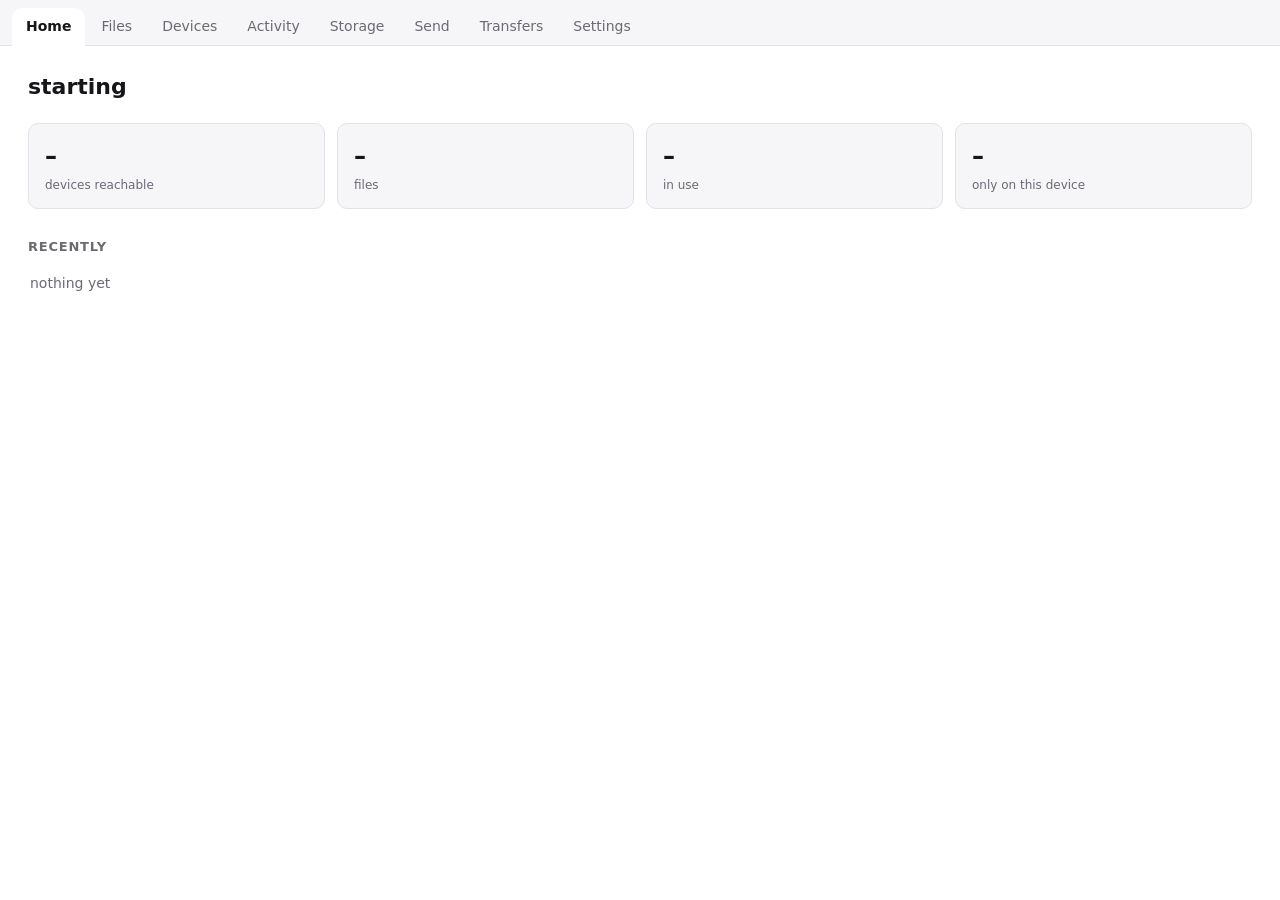
==== crates/desktop/ui/index.html @ ebbcaf67 "Finding a file somebody sent you A received file on the Transfers screen has "Show in folder", and S" ====
<!DOCTYPE html>
<html lang="en">
<head>
  <meta charset="utf-8">
  <meta name="viewport" content="width=device-width, initial-scale=1">
  <title>qurb</title>
  <link rel="stylesheet" href="app.css">
</head>
<body>
  <!-- Setting up. Replaces everything else: there is nothing to display about a
       device that does not exist yet. -->
  <div id="setup" class="hidden">
    <section class="step on" data-step="welcome">
      <h1>qurb</h1>
      <p class="lead">
        Your files stay on the devices you already own, encrypted, and sync
        directly between them. Nothing is kept on anybody else's server.
      </p>
      <div class="choices">
        <button class="choice" id="choose-new">
          <strong>Set up a new qurb</strong>
          <span class="quiet">Makes a key. This is the first of your devices.</span>
        </button>
        <button class="choice" id="choose-join">
          <strong>Add this device to an existing qurb</strong>
          <span class="quiet">You will need the 24 words from your first device.</span>
        </button>
      </div>
    </section>

    <section class="step" data-step="folder">
      <h1>Which folder?</h1>
      <p class="lead">
        Everything in it syncs to your other devices. It can be empty, or it can
        be a folder you already use.
      </p>
      <input type="text" id="folder-path" spellcheck="false" autocomplete="off">
      <p id="folder-says" class="quiet"></p>
      <div class="buttons">
        <button class="act" data-back="welcome">Back</button>
        <button class="act primary" id="folder-next" disabled>Continue</button>
      </div>
    </section>

    <section class="step" data-step="phrase">
      <h1>Write these down</h1>
      <p class="lead">
        These 24 words are not a backup of your key. They <em>are</em> your key,
        in a form you can hold.
      </p>
      <ol id="words" class="words"></ol>
      <p class="warn">
        Nobody else has a copy — not us, not a server. If you lose these words
        and lose this device, your files cannot be recovered by anyone,
        including us. That is not a policy we could choose to relax.
      </p>
      <div class="buttons">
        <button class="act primary" id="phrase-next">I have written them down</button>
      </div>
    </section>

    <section class="step" data-step="verify">
      <h1>Check you have them</h1>
      <p class="lead">
        Three of the words, from the paper rather than the screen. Capitals do
        not matter.
      </p>
      <div id="asks" class="asks"></div>
      <p id="verify-says" class="warn hidden"></p>
      <div class="buttons">
        <button class="act" id="verify-back">Show me them again</button>
        <button class="act primary" id="verify-next">Confirm</button>
      </div>
    </section>

    <section class="step" data-step="join">
      <h1>The 24 words</h1>
      <p class="lead">
        From the device you set up first. Order matters; spacing and capitals do
        not.
      </p>
      <textarea id="given-phrase" rows="4" spellcheck="false" autocomplete="off"
                placeholder="wheel push industry …"></textarea>
      <p id="join-says" class="warn hidden"></p>
      <div class="buttons">
        <button class="act" data-back="folder">Back</button>
        <button class="act primary" id="join-next">Set up this device</button>
      </div>
    </section>

    <section class="step" data-step="ready">
      <h1>Ready</h1>
      <p class="lead" id="ready-says"></p>
      <p class="quiet">
        Sharing a key is what makes two devices <em>yours</em>. They still have
        to be introduced, which happens on the command line for now:
        <code>qurb pair</code> on one, <code>qurb join</code> on the other.
      </p>
      <div class="buttons">
        <button class="act primary" id="ready-next">Open my folder</button>
      </div>
    </section>
  </div>

  <nav id="tabs">
    <button data-screen="home" class="on">Home</button>
    <button data-screen="files">Files</button>
    <button data-screen="devices">Devices</button>
    <button data-screen="activity">Activity</button>
    <button data-screen="storage">Storage</button>
    <button data-screen="send">Send</button>
    <button data-screen="transfers">Transfers</button>
    <button data-screen="settings">Settings</button>
  </nav>

  <main>
    <section id="home" class="screen on">
      <header>
        <h1 id="state">starting</h1>
        <p id="where" class="quiet"></p>
      </header>
      <p id="problem" class="problem hidden"></p>

      <div class="cards">
        <div class="card">
          <span class="figure" id="card-devices">–</span>
          <span class="label">devices reachable</span>
        </div>
        <div class="card">
          <span class="figure" id="card-files">–</span>
          <span class="label">files</span>
        </div>
        <div class="card">
          <span class="figure" id="card-used">–</span>
          <span class="label">in use</span>
        </div>
        <div class="card" id="card-risk-wrap">
          <span class="figure" id="card-risk">–</span>
          <span class="label">only on this device</span>
        </div>
      </div>

      <h2>Recently</h2>
      <ul id="recent" class="rows"><li class="quiet">nothing yet</li></ul>

      <h2 id="outgoing-heading" class="hidden">On its way</h2>
      <ul id="outgoing" class="rows hidden"></ul>
    </section>

    <section id="files" class="screen">
      <header>
        <h1>Files</h1>
        <p class="quiet">Where each file's contents actually are.</p>
      </header>
      <input id="find" type="search" placeholder="Search names…" autocomplete="off" spellcheck="false">
      <p id="crumbs" class="quiet"></p>
      <ul id="file-list" class="rows"></ul>
      <button id="more" class="hidden">Show more</button>
    </section>

    <section id="devices" class="screen">
      <header>
        <h1>Devices</h1>
        <p class="quiet">Paired devices, and when each was last reached.</p>
      </header>
      <ul id="device-list" class="rows"></ul>

      <div id="pair-idle" class="buttons">
        <button class="act primary" id="pair-show">Show a code</button>
        <button class="act" id="pair-enter">Enter a code</button>
      </div>

      <!-- Showing a code. The QR is the way anyone will actually do this; the
           text below it is for a device with no camera, and for reading out. -->
      <div id="pair-showing" class="hidden pairing">
        <h2>Scan this on the other device</h2>
        <div id="qr"></div>
        <p class="quiet">Or on another computer:</p>
        <pre id="pair-code" class="code"></pre>
        <p class="quiet">Or read this out:</p>
        <pre id="pair-spoken" class="code"></pre>
        <p id="pair-says" class="quiet"></p>
        <p class="quiet note">
          The code carries this device's full identity, which is why it has to
          travel outside the network — somebody able to change what is on your
          screen has already won. It works once.
        </p>
        <div class="buttons">
          <button class="act" id="pair-cancel">Stop showing it</button>
        </div>
      </div>

      <!-- Entering one. -->
      <div id="pair-entering" class="hidden pairing">
        <h2>The code from the other device</h2>
        <textarea id="pair-input" rows="3" spellcheck="false" autocomplete="off"
                  placeholder="qurb1-…"></textarea>
        <p id="join-error" class="warn hidden"></p>
        <div class="buttons">
          <button class="act" id="pair-back">Cancel</button>
          <button class="act primary" id="pair-go">Join</button>
        </div>
      </div>

      <div id="pair-done" class="hidden pairing">
        <h2>Paired</h2>
        <p id="pair-with"></p>
        <div class="buttons">
          <button class="act primary" id="pair-finish">Done</button>
        </div>
      </div>
    </section>

    <section id="transfers" class="screen">
      <header>
        <h1>Transfers</h1>
        <p class="quiet">What is moving between your devices, and what has.</p>
      </header>

      <h2>Arriving now</h2>
      <ul id="arriving" class="rows"><li class="quiet">nothing is arriving</li></ul>

      <h2>Waiting to be collected</h2>
      <ul id="waiting" class="rows"><li class="quiet">nothing you sent is waiting</li></ul>

      <h2>Finished</h2>
      <ul id="finished" class="rows"><li class="quiet">nothing yet</li></ul>
      <p class="quiet note">
        Files that arrive because they are in your synced folder are not listed
        here, only in Activity — this is for what somebody sent on purpose.
      </p>
    </section>

    <section id="activity" class="screen">
      <header>
        <h1>Activity</h1>
        <p class="quiet">What this device did. Survives a restart, which is when people ask.</p>
      </header>
      <ul id="activity-list" class="rows"></ul>
      <button id="older" class="hidden">Older</button>
    </section>

    <section id="storage" class="screen">
      <header>
        <h1>Storage</h1>
        <p class="quiet">How much of this disk qurb may use.</p>
      </header>

      <div id="bar"><div id="bar-fill"></div></div>
      <p id="usage" class="quiet"></p>

      <label class="check">
        <input type="checkbox" id="capped">
        Limit how much disk this folder may use
      </label>

      <div id="limit-controls" class="hidden">
        <input type="range" id="limit" min="0" max="1000" step="1" value="300">
        <p id="limit-label" class="quiet"></p>
        <button id="apply">Save</button>
        <span id="saved" class="quiet hidden">saved</span>
      </div>

      <p class="quiet note">
        Over the limit, qurb drops local copies of files another device also
        has, coldest first — and content it is holding for other devices before
        any of your own. It will never drop the only copy of anything, so
        staying over the limit is a possible and deliberate outcome.
      </p>

      <dl id="breakdown"></dl>
    </section>
    <section id="send" class="screen">
      <header>
        <h1>Send</h1>
        <p class="quiet">
          Files and folders go to one device and to nowhere else. Your other
          devices never see them, and they are not added to this folder.
        </p>
      </header>

      <div id="drop">
        <p><strong>Drop files or folders here</strong></p>
        <p class="quiet">or</p>
        <button class="act" id="choose">Choose files…</button>
        <button class="act" id="choose-folder">Choose a folder…</button>
        <p id="chosen" class="quiet"></p>
      </div>

      <h2>To which device</h2>
      <ul id="send-to" class="rows"></ul>

      <p id="send-says" class="quiet"></p>

      <p class="quiet note">
        What you send stays on this device until that one confirms it has it,
        so sending to a phone that is switched off works — it collects it the
        next time it syncs. After that, this copy is the first thing dropped if
        you run short of disk. A folder arrives as a folder.
      </p>

      <h2 id="sending-heading" class="hidden">Waiting to be collected</h2>
      <ul id="sending" class="rows hidden"></ul>
    </section>

    <section id="settings" class="screen">
      <header>
        <h1>Settings</h1>
        <p class="quiet">This device, and how it finds the others.</p>
      </header>

      <dl id="facts"></dl>

      <label class="field">
        <span>Name</span>
        <input type="text" id="set-name" spellcheck="false" autocomplete="off">
        <span class="quiet">What your other devices call this one.</span>
      </label>

      <label class="field">
        <span>Rendezvous service</span>
        <input type="text" id="set-signal" spellcheck="false" autocomplete="off">
        <span class="quiet">
          Where devices leave word that they are awake. It never sees your files.
        </span>
      </label>

      <label class="field">
        <span>Relay</span>
        <input type="text" id="set-relay" spellcheck="false" autocomplete="off"
               placeholder="none — devices must reach each other directly">
        <span class="quiet">
          Used only when a direct connection cannot be made. It carries
          encrypted datagrams and cannot read them.
        </span>
      </label>

      <label class="field">
        <span>Files sent to this device</span>
        <input type="text" id="set-downloads" spellcheck="false" autocomplete="off"
               placeholder="qurb, in your Downloads folder">
        <span class="quiet" id="downloads-at"></span>
        <span class="quiet">
          Saved as ordinary files, outside qurb's storage allowance — yours to
          open, move or delete. Leave empty for the usual place, or write
          <code>off</code> to keep them inside the synced folder.
        </span>
      </label>
      <div class="buttons">
        <button class="act" id="open-downloads">Open that folder</button>
      </div>

      <label class="field">
        <span>Port</span>
        <input type="number" id="set-port" min="0" max="65535">
        <span class="quiet">Zero means any. A fixed one helps if you forward it.</span>
      </label>

      <div class="buttons">
        <button class="act primary" id="settings-save">Save</button>
        <span id="settings-says" class="quiet"></span>
      </div>
      <p class="quiet note">
        The name, and where files sent here go, take effect at once. A changed
        service, relay or port applies when qurb next starts.
      </p>

      <h2>Recovery phrase</h2>
      <p class="quiet note">
        The same 24 words you were shown when this device was set up, derived
        from the key that is already in this folder. Anybody who can read the
        folder can already read your files, so this reveals nothing new — but it
        is still the key, so do not show it to a screen anybody else can see.
      </p>
      <button class="act" id="show-phrase">Show the 24 words</button>
      <ol id="revealed" class="words hidden"></ol>
      <p id="phrase-says" class="warn hidden"></p>
    </section>
  </main>

  <script src="app.js"></script>
</body>
</html>
---- crates/desktop/ui/app.css ----
/* qurb's window.
 *
 * One stylesheet, no framework, no build step. The application is five screens
 * of lists and numbers; a bundler and a component library would be more moving
 * parts than the thing they are moving.
 *
 * Both colour schemes come from the system. A storage application sits open in
 * the background for hours and a window that ignores the desktop's theme is the
 * one that glares at two in the morning.
 */

:root {
  --bg: #ffffff;
  --panel: #f6f6f8;
  --line: #e2e2e8;
  --ink: #16161a;
  --quiet: #6a6a75;
  --accent: #2b5ce6;
  --warn: #d94b2b;
  --good: #1f8a4c;
  --radius: 10px;
}

@media (prefers-color-scheme: dark) {
  :root {
    --bg: #17171b;
    --panel: #1f1f25;
    --line: #2e2e36;
    --ink: #ececf1;
    --quiet: #9a9aa6;
    --accent: #7f9dff;
    --warn: #ff8264;
    --good: #5ad18c;
  }
}

* { box-sizing: border-box; }

body {
  margin: 0;
  font: 14px/1.5 system-ui, -apple-system, "Segoe UI", sans-serif;
  color: var(--ink);
  background: var(--bg);
  /* The window is the application; nothing outside a screen scrolls. */
  display: flex;
  flex-direction: column;
  height: 100vh;
  overflow: hidden;
}

nav {
  display: flex;
  gap: 2px;
  padding: 8px 12px 0;
  border-bottom: 1px solid var(--line);
  background: var(--panel);
  flex: none;
}

nav button {
  appearance: none;
  border: 0;
  background: none;
  color: var(--quiet);
  font: inherit;
  padding: 8px 14px;
  border-radius: var(--radius) var(--radius) 0 0;
  cursor: pointer;
}

nav button:hover { color: var(--ink); }

nav button.on {
  color: var(--ink);
  background: var(--bg);
  box-shadow: 0 1px 0 var(--bg);
  font-weight: 600;
}

main {
  flex: 1;
  overflow-y: auto;
  padding: 24px 28px 40px;
}

.screen { display: none; }
.screen.on { display: block; }

h1 { font-size: 22px; margin: 0 0 4px; font-weight: 600; }
h2 { font-size: 13px; margin: 28px 0 8px; text-transform: uppercase; letter-spacing: .06em; color: var(--quiet); }
header { margin-bottom: 20px; }
p { margin: 4px 0; }
.quiet { color: var(--quiet); }
.hidden { display: none !important; }
.note { margin-top: 18px; max-width: 58ch; }
code { background: var(--panel); padding: 1px 5px; border-radius: 4px; font-size: .92em; }

.problem {
  background: color-mix(in srgb, var(--warn) 12%, transparent);
  border-left: 3px solid var(--warn);
  padding: 10px 14px;
  border-radius: 0 var(--radius) var(--radius) 0;
  margin-bottom: 16px;
}

.cards {
  display: grid;
  grid-template-columns: repeat(auto-fit, minmax(150px, 1fr));
  gap: 12px;
}

.card {
  background: var(--panel);
  border: 1px solid var(--line);
  border-radius: var(--radius);
  padding: 14px 16px;
  display: flex;
  flex-direction: column;
  gap: 2px;
}

.card .figure { font-size: 24px; font-weight: 600; }
.card .label { font-size: 12px; color: var(--quiet); }
/* Only ever shown when it is non-zero, and then it is the thing to notice. */
.card.risk .figure { color: var(--warn); }

.rows { list-style: none; margin: 0; padding: 0; }

.rows li {
  display: flex;
  align-items: baseline;
  gap: 12px;
  padding: 8px 2px;
  border-bottom: 1px solid var(--line);
  /* A row with a `detail` has to wrap, and without this the name column
   * collapses to one character per line trying to make room for it. */
  flex-wrap: wrap;
}

.rows li:last-child { border-bottom: 0; }

/* A transfer's progress. The width is the whole of what it says, so it moves
   smoothly between updates -- unless somebody has asked for less motion. */
.bar {
  flex: 1 0 100%;
  height: 6px;
  border-radius: 3px;
  background: var(--line);
  overflow: hidden;
}
.bar > span {
  display: block;
  height: 100%;
  background: var(--accent);
  transition: width .25s linear;
}
@media (prefers-reduced-motion: reduce) {
  .bar > span { transition: none; }
}
/* Long enough that a path is readable before it wraps, and still allowed to
 * give way to the columns on its right. */
.rows .name { flex: 1 1 14rem; min-width: 0; overflow-wrap: anywhere; }
.rows .when { color: var(--quiet); font-size: 12px; white-space: nowrap; }
.rows .size { color: var(--quiet); font-variant-numeric: tabular-nums; white-space: nowrap; }
.rows .detail { flex: 1 0 100%; color: var(--quiet); font-size: 12px; }

/* Where a file's bytes are. Three states, not two: a file that is here and
 * also on the phone, and a file that is here and nowhere else in the world,
 * must not look the same. */
.tag {
  font-size: 11px;
  padding: 2px 7px;
  border-radius: 999px;
  white-space: nowrap;
  border: 1px solid var(--line);
  color: var(--quiet);
}
.tag.here { color: var(--good); border-color: color-mix(in srgb, var(--good) 40%, var(--line)); }
.tag.only { color: var(--warn); border-color: color-mix(in srgb, var(--warn) 40%, var(--line)); }

button.act, #more, #older, #apply {
  appearance: none;
  font: inherit;
  color: var(--ink);
  background: var(--panel);
  border: 1px solid var(--line);
  border-radius: var(--radius);
  padding: 6px 14px;
  cursor: pointer;
}

button.act:hover, #more:hover, #older:hover, #apply:hover {
  border-color: var(--accent);
  color: var(--accent);
}

#more, #older { margin-top: 16px; }

button.act.small { padding: 2px 10px; font-size: 12px; }

input[type="search"] {
  width: 100%;
  font: inherit;
  color: var(--ink);
  background: var(--panel);
  border: 1px solid var(--line);
  border-radius: var(--radius);
  padding: 8px 12px;
  margin-bottom: 12px;
}

input[type="search"]:focus { outline: 2px solid var(--accent); outline-offset: -1px; }

#bar {
  height: 14px;
  background: var(--panel);
  border: 1px solid var(--line);
  border-radius: 999px;
  overflow: hidden;
  margin-bottom: 8px;
}

#bar-fill {
  height: 100%;
  width: 0;
  background: var(--accent);
  transition: width .3s ease;
}

#bar-fill.over { background: var(--warn); }

.check { display: flex; align-items: center; gap: 8px; margin: 20px 0 10px; }

input[type="range"] { width: 100%; max-width: 420px; accent-color: var(--accent); }

dl {
  display: grid;
  grid-template-columns: max-content 1fr;
  gap: 4px 20px;
  margin-top: 24px;
  padding-top: 16px;
  border-top: 1px solid var(--line);
}

dt { color: var(--quiet); }
dd { margin: 0; font-variant-numeric: tabular-nums; }

/* ---------------------------------------------------------------- setting up
 *
 * Replaces the whole window rather than sitting inside it. There is nothing to
 * display about a device that does not exist yet, so a tab strip above an empty
 * screen would be five promises none of which can be kept.
 */

#setup {
  flex: 1;
  overflow-y: auto;
  padding: 48px 32px;
  display: flex;
  justify-content: center;
}

#setup .step { display: none; width: 100%; max-width: 44rem; }
#setup .step.on { display: block; }

#setup h1 { font-size: 28px; margin-bottom: 12px; }
.lead { font-size: 15px; color: var(--quiet); max-width: 46ch; margin-bottom: 24px; }

.choices { display: grid; gap: 12px; }

.choice {
  appearance: none;
  font: inherit;
  text-align: left;
  color: var(--ink);
  background: var(--panel);
  border: 1px solid var(--line);
  border-radius: var(--radius);
  padding: 16px 18px;
  cursor: pointer;
  display: flex;
  flex-direction: column;
  gap: 4px;
}

.choice:hover { border-color: var(--accent); }
.choice strong { font-weight: 600; }

#setup input[type="text"], #setup textarea, .field input {
  width: 100%;
  font: inherit;
  color: var(--ink);
  background: var(--panel);
  border: 1px solid var(--line);
  border-radius: var(--radius);
  padding: 10px 12px;
}

#setup textarea { resize: vertical; font-family: ui-monospace, SFMono-Regular, monospace; }

#setup input:focus, #setup textarea:focus, .field input:focus {
  outline: 2px solid var(--accent);
  outline-offset: -1px;
}

.buttons { display: flex; align-items: center; gap: 10px; margin-top: 20px; }

button.primary {
  background: var(--accent);
  border-color: var(--accent);
  color: #fff;
}

button.primary:hover { filter: brightness(1.08); color: #fff; }
button.primary:disabled { opacity: .45; cursor: default; filter: none; }

.warn { color: var(--warn); max-width: 52ch; }

/* The words themselves.
 *
 * Numbered, because the order is part of the key and somebody copying them onto
 * paper needs to know they have not dropped one. Monospaced and widely spaced,
 * because this is being read letter by letter. */
.words {
  display: grid;
  grid-template-columns: repeat(auto-fit, minmax(9.5rem, 1fr));
  gap: 6px 14px;
  margin: 0 0 20px;
  padding: 16px 20px 16px 36px;
  background: var(--panel);
  border: 1px solid var(--line);
  border-radius: var(--radius);
  font-family: ui-monospace, SFMono-Regular, monospace;
  /* Selectable: somebody may reasonably want to put these in a password
   * manager, and making that awkward pushes them towards a screenshot. */
  user-select: text;
}

.words li { padding: 3px 0; }
.words li::marker { color: var(--quiet); font-size: 12px; }

.asks { display: grid; grid-template-columns: repeat(auto-fit, minmax(12rem, 1fr)); gap: 14px; }
.ask { display: flex; flex-direction: column; gap: 6px; }
.ask span { font-size: 12px; color: var(--quiet); }

.ask input {
  font: inherit;
  font-family: ui-monospace, SFMono-Regular, monospace;
  color: var(--ink);
  background: var(--panel);
  border: 1px solid var(--line);
  border-radius: var(--radius);
  padding: 8px 10px;
}

.field { display: flex; flex-direction: column; gap: 5px; margin-bottom: 18px; max-width: 34rem; }
.field > span:first-child { font-weight: 600; }
.field .quiet { font-size: 12px; }

/* ------------------------------------------------------------------- pairing */

.pairing { margin-top: 24px; max-width: 34rem; }

/* White, always, whatever the desktop's colour scheme.
 *
 * A scanner finds a code by its finder patterns against a light ground. A code
 * drawn dark-on-dark because somebody is in dark mode is not a code, and the
 * failure looks like a broken camera rather than a broken idea. The padding is
 * part of it: the quiet zone is in the SVG, and this keeps the panel behind it
 * from eating the edge. */
#qr {
  background: #fff;
  border-radius: var(--radius);
  padding: 12px;
  width: 15rem;
  margin-bottom: 18px;
}

#qr svg { display: block; width: 100%; height: auto; }

.code {
  font-family: ui-monospace, SFMono-Regular, monospace;
  font-size: 12px;
  background: var(--panel);
  border: 1px solid var(--line);
  border-radius: var(--radius);
  padding: 10px 12px;
  margin: 4px 0 14px;
  /* A pairing code is 107 characters and a spoken one is longer. Wrapped
   * rather than scrolled, because somebody is copying it by eye. */
  white-space: pre-wrap;
  overflow-wrap: anywhere;
  user-select: text;
}

#pair-input {
  width: 100%;
  font: inherit;
  font-family: ui-monospace, SFMono-Regular, monospace;
  color: var(--ink);
  background: var(--panel);
  border: 1px solid var(--line);
  border-radius: var(--radius);
  padding: 10px 12px;
  resize: vertical;
}

#pair-input:focus { outline: 2px solid var(--accent); outline-offset: -1px; }

/* --------------------------------------------------------------------- send */

#drop {
  border: 2px dashed var(--line);
  border-radius: var(--radius);
  padding: 32px 24px;
  text-align: center;
  display: flex;
  flex-direction: column;
  align-items: center;
  gap: 10px;
  max-width: 34rem;
  transition: border-color .15s ease, background .15s ease;
}

/* While a file is over the window. Tauri reports that separately from the drop
 * itself, and without the feedback there is no way to tell whether letting go
 * will do anything. */
#drop.over {
  border-color: var(--accent);
  background: color-mix(in srgb, var(--accent) 8%, transparent);
}

#drop p { margin: 0; }

/* One row per device, each a button: choosing the recipient is the action, so
 * it should not need a second click on a "send" button afterwards. */
.pick {
  appearance: none;
  font: inherit;
  text-align: left;
  color: var(--ink);
  background: none;
  border: 0;
  padding: 0;
  cursor: pointer;
  flex: 1;
  display: flex;
  align-items: baseline;
  gap: 12px;
}

.rows li.pickable { cursor: pointer; }
.rows li.pickable:hover { background: var(--panel); }
.rows li.pickable[aria-disabled="true"] { cursor: default; opacity: .5; }
.rows li.pickable[aria-disabled="true"]:hover { background: none; }
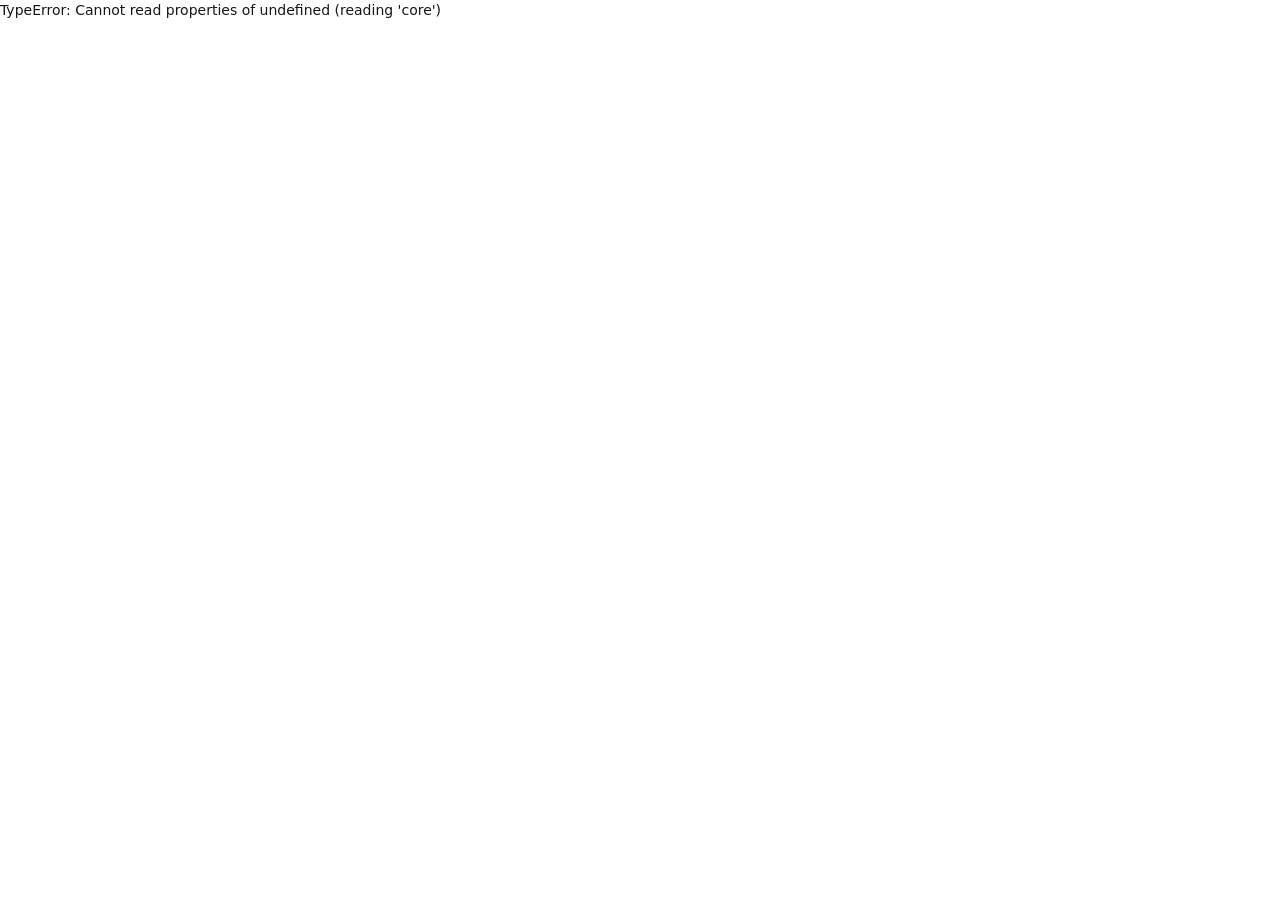
==== commit 93d9e76b: "The desktop window shows a pairing code again, and is driven end to end Show a code never worked in " ====
--- a/crates/desktop/ui/index.html
+++ b/crates/desktop/ui/index.html
@@ -42,6 +42,24 @@
       </div>
     </section>
 
+    <section class="step" data-step="storage">
+      <h1>How much space may qurb use?</h1>
+      <p class="lead">
+        On this disk, for your files and for what it keeps for your other
+        devices. You can change it at any time on the Storage screen.
+      </p>
+      <div id="allowances" class="allowances"></div>
+      <div id="allowance-custom" class="hidden">
+        <input type="text" id="custom-allowance" spellcheck="false" autocomplete="off"
+               placeholder="How much, in GB — 75, or 1.5 TB">
+      </div>
+      <p id="storage-says" class="quiet"></p>
+      <div class="buttons">
+        <button class="act" data-back="folder">Back</button>
+        <button class="act primary" id="storage-next" disabled>Continue</button>
+      </div>
+    </section>
+
     <section class="step" data-step="phrase">
       <h1>Write these down</h1>
       <p class="lead">
@@ -83,7 +101,7 @@
                 placeholder="wheel push industry …"></textarea>
       <p id="join-says" class="warn hidden"></p>
       <div class="buttons">
-        <button class="act" data-back="folder">Back</button>
+        <button class="act" data-back="storage">Back</button>
         <button class="act primary" id="join-next">Set up this device</button>
       </div>
     </section>
@@ -93,8 +111,8 @@
       <p class="lead" id="ready-says"></p>
       <p class="quiet">
         Sharing a key is what makes two devices <em>yours</em>. They still have
-        to be introduced, which happens on the command line for now:
-        <code>qurb pair</code> on one, <code>qurb join</code> on the other.
+        to be introduced: on the Devices screen, choose Show a code, and scan it
+        with your phone — or enter it on your other computer.
       </p>
       <div class="buttons">
         <button class="act primary" id="ready-next">Open my folder</button>
@@ -169,6 +187,7 @@
         <button class="act primary" id="pair-show">Show a code</button>
         <button class="act" id="pair-enter">Enter a code</button>
       </div>
+      <p id="show-error" class="warn hidden"></p>
 
       <!-- Showing a code. The QR is the way anyone will actually do this; the
            text below it is for a device with no camera, and for reading out. -->
@@ -362,8 +381,24 @@
       </div>
       <p class="quiet note">
         The name, and where files sent here go, take effect at once. A changed
-        service, relay or port applies when qurb next starts.
-      </p>
+        service, relay or port applies when qurb next starts — after Quit
+        below, and opening it again.
+      </p>
+
+      <h2>In the background</h2>
+      <p class="quiet note">
+        Closing this window keeps qurb syncing: your phone can only reach this
+        computer while qurb is running here. Open it again from the
+        applications menu.
+      </p>
+      <label class="check">
+        <input type="checkbox" id="at-login">
+        Start qurb when I log in, without opening this window
+      </label>
+      <div class="buttons">
+        <button class="act" id="quit">Quit qurb</button>
+        <span class="quiet">Stops syncing until you open it again.</span>
+      </div>
 
       <h2>Recovery phrase</h2>
       <p class="quiet note">
--- a/crates/desktop/ui/app.css
+++ b/crates/desktop/ui/app.css
@@ -198,6 +198,11 @@
 
 button.act.small { padding: 2px 10px; font-size: 12px; }
 
+.rows .when.live { color: var(--good); }
+.rows details summary { cursor: pointer; }
+.rows details dl { display: grid; grid-template-columns: max-content 1fr; gap: 2px 12px; margin: 6px 0 0; }
+.rows details dd { margin: 0; overflow-wrap: anywhere; }
+
 input[type="search"] {
   width: 100%;
   font: inherit;
@@ -284,6 +289,25 @@
 }
 
 .choice:hover { border-color: var(--accent); }
+
+/* The allowance presets: a row of choices, one of them chosen. One that is
+   more than the disk has free stays visible, and says so, rather than
+   vanishing and leaving somebody to wonder where 500 GB went. */
+.allowances { display: flex; flex-wrap: wrap; gap: 8px; margin-bottom: 12px; }
+.allowances button {
+  appearance: none;
+  font: inherit;
+  color: var(--ink);
+  background: var(--panel);
+  border: 1px solid var(--line);
+  border-radius: var(--radius);
+  padding: 10px 16px;
+  cursor: pointer;
+}
+.allowances button:hover:not(:disabled) { border-color: var(--accent); }
+.allowances button.on { border-color: var(--accent); box-shadow: inset 0 0 0 1px var(--accent); }
+.allowances button:disabled { cursor: default; opacity: .45; }
+#allowance-custom { margin-bottom: 12px; }
 .choice strong { font-weight: 600; }
 
 #setup input[type="text"], #setup textarea, .field input {
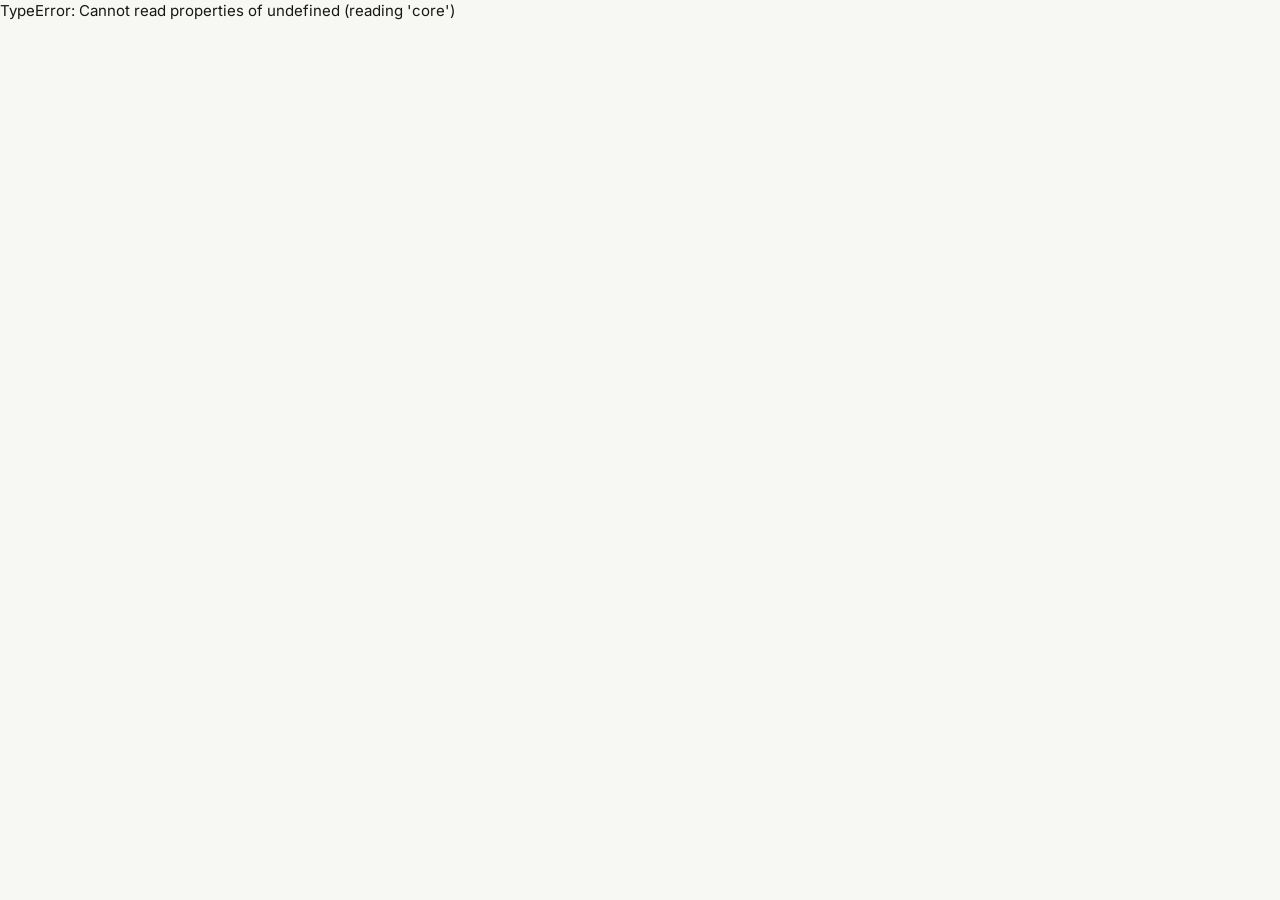
==== commit faed984a: "The desktop window, designed: the owner's direction, built in the window Figma is out of the plan, a" ====
--- a/crates/desktop/ui/index.html
+++ b/crates/desktop/ui/index.html
@@ -3,416 +3,501 @@
 <head>
   <meta charset="utf-8">
   <meta name="viewport" content="width=device-width, initial-scale=1">
-  <title>qurb</title>
+  <title>Qurb</title>
   <link rel="stylesheet" href="app.css">
 </head>
 <body>
-  <!-- Setting up. Replaces everything else: there is nothing to display about a
-       device that does not exist yet. -->
-  <div id="setup" class="hidden">
-    <section class="step on" data-step="welcome">
-      <h1>qurb</h1>
-      <p class="lead">
-        Your files stay on the devices you already own, encrypted, and sync
-        directly between them. Nothing is kept on anybody else's server.
-      </p>
-      <div class="choices">
-        <button class="choice" id="choose-new">
-          <strong>Set up a new qurb</strong>
-          <span class="quiet">Makes a key. This is the first of your devices.</span>
-        </button>
-        <button class="choice" id="choose-join">
-          <strong>Add this device to an existing qurb</strong>
-          <span class="quiet">You will need the 24 words from your first device.</span>
+  <!-- The light the glass sits in (direction §7). -->
+  <div class="environment" id="environment"></div>
+
+  <!-- Setting up. Replaces everything else: there is nothing to display about
+       a device that does not exist yet. Sparse on purpose (§47). -->
+  <div id="setup" class="onboarding hidden">
+    <div class="sheet glass-elevated">
+      <section class="step welcome on" data-step="welcome">
+        <svg class="logo" viewBox="0 0 32 32" aria-hidden="true"><use href="#qurb-mark"/></svg>
+        <h1>Qurb</h1>
+        <p class="promise">Your files.<br>Your devices.<br>Your space.</p>
+        <div class="actions">
+          <button class="btn primary large" id="get-started">Get started</button>
+        </div>
+      </section>
+
+      <section class="step" data-step="choose">
+        <h1>Is this your first device?</h1>
+        <p class="lead">Qurb keeps your files on devices you own, and moves them directly between them.</p>
+        <div class="choices">
+          <button class="choice" id="choose-new">
+            <span class="tile"><svg class="i"><use href="#i-plus"/></svg></span>
+            <span><strong>Set up Qurb here</strong><span>This computer becomes your first device.</span></span>
+            <svg class="i"><use href="#i-chevron-right"/></svg>
+          </button>
+          <button class="choice" id="choose-join">
+            <span class="tile"><svg class="i"><use href="#i-key-round"/></svg></span>
+            <span><strong>I already use Qurb</strong><span>Add this computer with your 24-word recovery phrase.</span></span>
+            <svg class="i"><use href="#i-chevron-right"/></svg>
+          </button>
+        </div>
+        <div class="actions"><button class="btn ghost" data-back="welcome">Back</button></div>
+      </section>
+
+      <section class="step" data-step="folder">
+        <h1>Where should your files live?</h1>
+        <p class="lead">A folder on this computer. Everything in it becomes part of your Qurb space.</p>
+        <label class="field">
+          <span>Folder</span>
+          <input class="input" type="text" id="folder-path" spellcheck="false" autocomplete="off">
+          <span class="hint" id="folder-says"></span>
+        </label>
+        <div class="actions">
+          <button class="btn" data-back="choose">Back</button>
+          <button class="btn primary" id="folder-next" disabled>Continue</button>
+        </div>
+      </section>
+
+      <section class="step" data-step="storage">
+        <h1>How much space may Qurb use here?</h1>
+        <p class="lead">On this computer's disk. You can change it at any time in Storage.</p>
+        <div id="allowances" class="allowances"></div>
+        <div id="allowance-custom" class="hidden">
+          <label class="field">
+            <span>Another amount</span>
+            <input class="input" type="text" id="custom-allowance" spellcheck="false" autocomplete="off"
+                   placeholder="In GB — 75, or 1.5 TB">
+          </label>
+        </div>
+        <p id="storage-says" class="says"></p>
+        <div class="actions">
+          <button class="btn" data-back="folder">Back</button>
+          <button class="btn primary" id="storage-next" disabled>Continue</button>
+        </div>
+      </section>
+
+      <section class="step" data-step="phrase">
+        <h1>Your recovery phrase</h1>
+        <p class="lead">These 24 words are your key. Write them on paper, in order.</p>
+        <ol id="words" class="words"></ol>
+        <div class="caution">
+          <svg class="i"><use href="#i-triangle-alert"/></svg>
+          <span>Nobody else has a copy. If you lose these words and every device, your files
+            cannot be recovered by anyone — including us.</span>
+        </div>
+        <div class="actions end">
+          <button class="btn primary" id="phrase-next">I've written them down</button>
+        </div>
+      </section>
+
+      <section class="step" data-step="verify">
+        <h1>Check your words</h1>
+        <p class="lead">Type these three from your paper. Capitals don't matter.</p>
+        <div id="asks" class="asks"></div>
+        <p id="verify-says" class="says warn hidden"></p>
+        <div class="actions">
+          <button class="btn" id="verify-back">Show the words again</button>
+          <button class="btn primary" id="verify-next">Confirm</button>
+        </div>
+      </section>
+
+      <section class="step" data-step="join">
+        <h1>Enter your recovery phrase</h1>
+        <p class="lead">The 24 words from your first device. Order matters; spacing and capitals don't.</p>
+        <label class="field">
+          <span>Recovery phrase</span>
+          <textarea class="input" id="given-phrase" rows="4" spellcheck="false" autocomplete="off"
+                    placeholder="wheel push industry …"></textarea>
+        </label>
+        <p id="join-says" class="says warn hidden"></p>
+        <div class="actions">
+          <button class="btn" data-back="storage">Back</button>
+          <button class="btn primary" id="join-next">Add this computer</button>
+        </div>
+      </section>
+
+      <!-- The key is protected by a passphrase (decision 0046). Shown before
+           anything else, because nothing else can answer until it is open. -->
+      <section class="step" data-step="unlock">
+        <div class="mark away"><svg class="i"><use href="#i-lock-keyhole"/></svg></div>
+        <h1 style="margin-top: 24px">Qurb is locked</h1>
+        <p class="lead">This computer's key is protected by a passphrase. Type it to open your files and start syncing.</p>
+        <label class="field">
+          <span>Passphrase</span>
+          <input class="input" type="password" id="unlock-passphrase" autocomplete="off" spellcheck="false">
+        </label>
+        <p id="unlock-says" class="says warn hidden"></p>
+        <div class="actions end">
+          <button class="btn primary" id="unlock-go">Unlock</button>
+        </div>
+        <p class="note">Forgotten it? Your 24 words can set this computer up again: move this
+          folder's <code>.qurb</code> aside and choose “I already use Qurb”.</p>
+      </section>
+
+      <section class="step" data-step="ready">
+        <div class="mark"><svg class="i"><use href="#i-check"/></svg></div>
+        <h1 style="margin-top: 24px">You're set up</h1>
+        <p class="lead" id="ready-says"></p>
+        <p class="note">Next, add your phone or another computer: in Devices, choose
+          Add a device and scan the code.</p>
+        <div class="actions end">
+          <button class="btn primary" id="ready-next">Open Qurb</button>
+        </div>
+      </section>
+    </div>
+  </div>
+
+  <div class="app hidden" id="app">
+    <!-- §24: the places, Private Vault set apart, Settings at the foot. -->
+    <nav class="sidebar glass-clear" id="tabs">
+      <div class="brand">
+        <svg viewBox="0 0 32 32" aria-hidden="true"><use href="#qurb-mark"/></svg>
+        <span>Qurb</span>
+      </div>
+      <button class="nav on" data-screen="home"><svg class="i"><use href="#i-house"/></svg><span>Home</span></button>
+      <button class="nav" data-screen="files"><svg class="i"><use href="#i-folder"/></svg><span>Files</span></button>
+      <button class="nav" data-screen="devices"><svg class="i"><use href="#i-monitor-smartphone"/></svg><span>Devices</span></button>
+      <button class="nav" data-screen="storage"><svg class="i"><use href="#i-hard-drive"/></svg><span>Storage</span></button>
+      <div class="label">Private</div>
+      <button class="nav" data-screen="vault"><svg class="i"><use href="#i-lock-keyhole"/></svg><span>Private Vault</span></button>
+      <div class="spacer"></div>
+      <button class="nav" data-screen="settings"><svg class="i"><use href="#i-settings"/></svg><span>Settings</span></button>
+    </nav>
+
+    <main class="stage glass-frosted" id="stage">
+      <div class="topbar">
+        <!-- Appears while something is moving or waiting to be collected (§25). -->
+        <button class="btn small transfers-chip hidden" id="transfers-chip">
+          <svg class="i small"><use href="#i-arrow-up-down"/></svg>
+          <span class="n" id="transfers-count">0</span><span id="transfers-word">transfers</span>
         </button>
       </div>
-    </section>
-
-    <section class="step" data-step="folder">
-      <h1>Which folder?</h1>
-      <p class="lead">
-        Everything in it syncs to your other devices. It can be empty, or it can
-        be a folder you already use.
-      </p>
-      <input type="text" id="folder-path" spellcheck="false" autocomplete="off">
-      <p id="folder-says" class="quiet"></p>
-      <div class="buttons">
-        <button class="act" data-back="welcome">Back</button>
-        <button class="act primary" id="folder-next" disabled>Continue</button>
+
+      <div class="scroll" id="scroll">
+        <!-- §5: is my Qurb space okay? One state, one action, attention only
+             when needed, a little that is recent. -->
+        <section id="home" class="screen on">
+          <div class="hero">
+            <div id="mark" class="mark"><svg class="i"><use href="#i-check"/></svg></div>
+            <div>
+              <h1 id="state">Getting ready…</h1>
+              <p id="state-says"></p>
+            </div>
+          </div>
+          <div class="hero-actions">
+            <button class="btn primary large" id="home-action">
+              <svg class="i"><use href="#i-send"/></svg><span>Send to device</span>
+            </button>
+            <span class="secondary-facts num" id="home-facts"></span>
+          </div>
+          <div class="home-body">
+            <div id="attention"></div>
+            <h2 class="section">Recent <button class="link" id="see-all">See all</button></h2>
+            <ul id="recent" class="rows"></ul>
+          </div>
+        </section>
+
+        <section id="files" class="screen">
+          <div class="page-head">
+            <div class="titles">
+              <h1>Files</h1>
+              <p>Everything in your Qurb space, and where it is.</p>
+            </div>
+            <button class="icon-btn" id="files-more" aria-label="More"><svg class="i"><use href="#i-ellipsis"/></svg></button>
+          </div>
+          <div class="toolbar">
+            <label class="search">
+              <svg class="i"><use href="#i-search"/></svg>
+              <input class="input" id="find" type="search" placeholder="Search files" autocomplete="off" spellcheck="false">
+            </label>
+          </div>
+          <div id="files-attention"></div>
+          <nav class="crumbs" id="crumbs"></nav>
+          <div class="folders" id="folders"></div>
+          <ul class="rows" id="file-list"></ul>
+          <div id="deleted-link"></div>
+        </section>
+
+        <section id="vault" class="screen">
+          <div class="page-head">
+            <div class="titles">
+              <h1>Private Vault</h1>
+              <p>Private to this computer.</p>
+            </div>
+          </div>
+          <div class="vault-intro">
+            <svg class="i"><use href="#i-lock-keyhole"/></svg>
+            <span>Only this computer can see these files. A device you choose can keep a backup of them.</span>
+          </div>
+          <div class="toolbar">
+            <label class="search">
+              <svg class="i"><use href="#i-search"/></svg>
+              <input class="input" id="vault-find" type="search" placeholder="Search Private Vault" autocomplete="off" spellcheck="false">
+            </label>
+          </div>
+          <nav class="crumbs" id="vault-crumbs"></nav>
+          <div class="folders" id="vault-folders"></div>
+          <ul class="rows" id="vault-list"></ul>
+        </section>
+
+        <section id="devices" class="screen">
+          <div class="page-head">
+            <div class="titles">
+              <h1>Devices</h1>
+              <p>Your devices, and whether each is reachable.</p>
+            </div>
+            <button class="btn primary" id="add-device"><svg class="i"><use href="#i-plus"/></svg>Add a device</button>
+          </div>
+          <div class="devices" id="device-list"></div>
+        </section>
+
+        <section id="storage" class="screen">
+          <div class="page-head">
+            <div class="titles">
+              <h1>Storage</h1>
+              <p>Free space without losing your files.</p>
+            </div>
+          </div>
+          <div class="card glass-frosted">
+            <div class="recommend">
+              <div class="text">
+                <div class="big-number num" id="freeable-big">–</div>
+                <p class="quiet" id="freeable-says"></p>
+              </div>
+              <button class="btn primary" id="free-all">Free local space</button>
+            </div>
+            <div class="meter">
+              <div class="bar"><span class="used" id="meter-used"></span><span class="freeable" id="meter-freeable"></span></div>
+              <div class="legend num" id="legend"></div>
+            </div>
+          </div>
+          <h2 class="section">Files you can free</h2>
+          <ul class="rows" id="freeable-list"></ul>
+
+          <h2 class="section">Storage limit</h2>
+          <div class="group glass-frosted">
+            <div class="item">
+              <div class="label">
+                <strong>Limit how much space Qurb may use</strong>
+                <span id="usage"></span>
+              </div>
+              <label class="switch"><input type="checkbox" id="capped"><span></span></label>
+            </div>
+            <div class="item stack hidden" id="limit-controls">
+              <input type="range" id="limit" min="0" max="1000" step="1" value="300" aria-label="Storage limit">
+              <div class="actions" style="margin-top: 8px; align-items: center">
+                <span class="quiet num" id="limit-label" style="flex: 1"></span>
+                <span id="saved" class="meta hidden">Saved</span>
+                <button class="btn small" id="apply">Save</button>
+              </div>
+            </div>
+          </div>
+          <p class="note">Over the limit, Qurb frees local space from files another device also has,
+            the ones you've used least first. It never removes the only copy of a file, so staying
+            over the limit is possible, and deliberate.</p>
+        </section>
+
+        <!-- Grouped lists, quieter than the rest (§23). -->
+        <section id="settings" class="screen">
+          <div class="page-head">
+            <div class="titles"><h1>Settings</h1></div>
+          </div>
+
+          <div class="group-title">This device</div>
+          <div class="group glass-frosted">
+            <label class="item stack">
+              <div class="label"><strong>Name</strong><span>What your other devices call this one.</span></div>
+              <input class="input" type="text" id="set-name" spellcheck="false" autocomplete="off">
+            </label>
+            <div class="item">
+              <div class="label"><strong>Folder</strong><span id="set-root"></span></div>
+            </div>
+            <div class="item">
+              <div class="label"><strong>Key protection</strong><span id="protection-says"></span></div>
+              <div id="protection-buttons" class="actions" style="margin: 0"></div>
+            </div>
+            <div class="item hidden" id="protect-form">
+              <div class="label" style="flex: 1">
+                <label class="field" id="protect-current-wrap" style="margin-top: 0">
+                  <span>Current passphrase</span>
+                  <input class="input" type="password" id="protect-current" autocomplete="off">
+                </label>
+                <label class="field" id="protect-new-wrap">
+                  <span>New passphrase</span>
+                  <input class="input" type="password" id="protect-new" autocomplete="new-password">
+                  <span class="hint">At least 8 characters. Nobody can recover it for you; your 24 words can set this computer up again.</span>
+                </label>
+                <label class="field" id="protect-again-wrap">
+                  <span>The same again</span>
+                  <input class="input" type="password" id="protect-again" autocomplete="new-password">
+                </label>
+                <p id="protect-says" class="says warn hidden"></p>
+                <div class="actions">
+                  <button class="btn" id="protect-cancel">Cancel</button>
+                  <button class="btn primary" id="protect-go">Set the passphrase</button>
+                </div>
+              </div>
+            </div>
+          </div>
+
+          <div class="group-title">Devices</div>
+          <div class="group glass-frosted">
+            <div class="item">
+              <div class="label"><strong>Paired devices</strong><span id="paired-says"></span></div>
+              <button class="btn small" data-go="devices">Manage</button>
+            </div>
+            <div class="item stack">
+              <div class="label"><strong>Pairings and removals</strong></div>
+              <ul class="rows" id="security-events" style="margin-top: 6px"></ul>
+            </div>
+          </div>
+
+          <div class="group-title">Storage</div>
+          <div class="group glass-frosted">
+            <label class="item stack">
+              <div class="label"><strong>Files sent to this computer</strong>
+                <span id="downloads-at"></span></div>
+              <input class="input" type="text" id="set-downloads" spellcheck="false" autocomplete="off"
+                     placeholder="Qurb, in your Downloads folder">
+            </label>
+            <div class="item">
+              <div class="label"><span>Saved as ordinary files you can open, move or delete. Leave empty
+                for the usual place, or write <code>off</code> to keep them inside your Qurb folder.</span></div>
+              <button class="btn small" id="open-downloads">Open folder</button>
+            </div>
+            <div class="item">
+              <div class="label"><strong>Space and limit</strong></div>
+              <button class="btn small" data-go="storage">Storage</button>
+            </div>
+          </div>
+
+          <div class="group-title">Privacy</div>
+          <div class="group glass-frosted">
+            <div class="item">
+              <div class="label"><strong>Keep new files private</strong>
+                <span>Files added on this computer go to its Private Vault instead of to all your devices.</span></div>
+              <label class="switch"><input type="checkbox" id="set-private"><span></span></label>
+            </div>
+          </div>
+
+          <div class="group-title">Notifications</div>
+          <div class="group glass-frosted">
+            <div class="item">
+              <div class="label"><strong>Notify me</strong>
+                <span>When a file is sent to this computer, when one you sent is collected, and when something fails.</span></div>
+              <label class="switch"><input type="checkbox" id="set-notify"><span></span></label>
+            </div>
+          </div>
+
+          <div class="group-title">Recovery</div>
+          <div class="group glass-frosted">
+            <div class="item">
+              <div class="label"><strong>Recovery phrase</strong>
+                <span>The 24 words that are your key. Anyone who sees them can read your files.</span></div>
+              <button class="btn small" id="show-phrase">Show</button>
+            </div>
+            <div class="item stack hidden" id="revealed-wrap">
+              <ol id="revealed" class="words" style="margin-top: 0"></ol>
+              <p id="phrase-says" class="says warn hidden"></p>
+            </div>
+          </div>
+
+          <div class="group-title">Appearance</div>
+          <div class="group glass-frosted">
+            <div class="item">
+              <div class="label"><strong>Theme</strong><span>A dark theme is designed after this one.</span></div>
+              <span class="value">Light</span>
+            </div>
+            <div class="item">
+              <div class="label"><strong>Motion</strong><span>Follows your system's reduce-motion setting.</span></div>
+              <span class="value" id="motion-says">Full</span>
+            </div>
+          </div>
+
+          <div class="group-title">Advanced</div>
+          <div class="group glass-frosted">
+            <label class="item stack">
+              <div class="label"><strong>Rendezvous service</strong><span>Where devices leave word that they are awake. It never sees your files.</span></div>
+              <input class="input" type="text" id="set-signal" spellcheck="false" autocomplete="off">
+            </label>
+            <label class="item stack">
+              <div class="label"><strong>Relay</strong><span>Used only when devices can't reach each other directly. It carries encrypted data it can't read.</span></div>
+              <input class="input" type="text" id="set-relay" spellcheck="false" autocomplete="off"
+                     placeholder="None — devices must reach each other directly">
+            </label>
+            <label class="item stack">
+              <div class="label"><strong>Port</strong><span>Zero means any. A fixed one helps if you forward it.</span></div>
+              <input class="input" type="number" id="set-port" min="0" max="65535">
+            </label>
+            <div class="item">
+              <div class="label"><span id="settings-says">The name and where received files go apply at once;
+                the service, relay and port when Qurb next starts.</span></div>
+              <button class="btn primary small" id="settings-save">Save</button>
+            </div>
+            <div class="item">
+              <div class="label"><strong>Start when I log in</strong><span>Without opening this window. Your phone can only reach this computer while Qurb runs here.</span></div>
+              <label class="switch"><input type="checkbox" id="at-login"><span></span></label>
+            </div>
+            <div class="item">
+              <div class="label"><strong>Activity</strong><span>Everything this computer did, newest first.</span></div>
+              <button class="btn small" data-go="activity">Open</button>
+            </div>
+            <div class="item">
+              <div class="label"><strong>Identity</strong><span class="mono" id="set-identity"></span></div>
+            </div>
+            <div class="item">
+              <div class="label"><strong>Version</strong><span id="set-version"></span></div>
+            </div>
+            <div class="item">
+              <div class="label"><strong>Quit Qurb</strong><span>Stops syncing until you open it again. Closing the window doesn't.</span></div>
+              <button class="btn small quiet-danger" id="quit">Quit</button>
+            </div>
+          </div>
+        </section>
+
+        <section id="activity" class="screen" data-parent="home">
+          <button class="back" data-go="home"><svg class="i small"><use href="#i-arrow-left"/></svg>Home</button>
+          <div class="page-head" style="margin-top: 0">
+            <div class="titles"><h1>Activity</h1><p>Everything this computer did, newest first.</p></div>
+          </div>
+          <ul id="activity-list" class="rows"></ul>
+          <div class="actions"><button class="btn hidden" id="older">Show older</button></div>
+        </section>
+
+        <section id="deleted" class="screen" data-parent="files">
+          <button class="back" data-go="files"><svg class="i small"><use href="#i-arrow-left"/></svg>Files</button>
+          <div class="page-head" style="margin-top: 0">
+            <div class="titles"><h1>Recently deleted</h1>
+              <p>Files deleted on any of your devices are kept for 30 days. Restoring one puts it back everywhere.</p></div>
+          </div>
+          <ul id="deleted-list" class="rows"></ul>
+        </section>
       </div>
-    </section>
-
-    <section class="step" data-step="storage">
-      <h1>How much space may qurb use?</h1>
-      <p class="lead">
-        On this disk, for your files and for what it keeps for your other
-        devices. You can change it at any time on the Storage screen.
-      </p>
-      <div id="allowances" class="allowances"></div>
-      <div id="allowance-custom" class="hidden">
-        <input type="text" id="custom-allowance" spellcheck="false" autocomplete="off"
-               placeholder="How much, in GB — 75, or 1.5 TB">
-      </div>
-      <p id="storage-says" class="quiet"></p>
-      <div class="buttons">
-        <button class="act" data-back="folder">Back</button>
-        <button class="act primary" id="storage-next" disabled>Continue</button>
-      </div>
-    </section>
-
-    <section class="step" data-step="phrase">
-      <h1>Write these down</h1>
-      <p class="lead">
-        These 24 words are not a backup of your key. They <em>are</em> your key,
-        in a form you can hold.
-      </p>
-      <ol id="words" class="words"></ol>
-      <p class="warn">
-        Nobody else has a copy — not us, not a server. If you lose these words
-        and lose this device, your files cannot be recovered by anyone,
-        including us. That is not a policy we could choose to relax.
-      </p>
-      <div class="buttons">
-        <button class="act primary" id="phrase-next">I have written them down</button>
-      </div>
-    </section>
-
-    <section class="step" data-step="verify">
-      <h1>Check you have them</h1>
-      <p class="lead">
-        Three of the words, from the paper rather than the screen. Capitals do
-        not matter.
-      </p>
-      <div id="asks" class="asks"></div>
-      <p id="verify-says" class="warn hidden"></p>
-      <div class="buttons">
-        <button class="act" id="verify-back">Show me them again</button>
-        <button class="act primary" id="verify-next">Confirm</button>
-      </div>
-    </section>
-
-    <section class="step" data-step="join">
-      <h1>The 24 words</h1>
-      <p class="lead">
-        From the device you set up first. Order matters; spacing and capitals do
-        not.
-      </p>
-      <textarea id="given-phrase" rows="4" spellcheck="false" autocomplete="off"
-                placeholder="wheel push industry …"></textarea>
-      <p id="join-says" class="warn hidden"></p>
-      <div class="buttons">
-        <button class="act" data-back="storage">Back</button>
-        <button class="act primary" id="join-next">Set up this device</button>
-      </div>
-    </section>
-
-    <section class="step" data-step="ready">
-      <h1>Ready</h1>
-      <p class="lead" id="ready-says"></p>
-      <p class="quiet">
-        Sharing a key is what makes two devices <em>yours</em>. They still have
-        to be introduced: on the Devices screen, choose Show a code, and scan it
-        with your phone — or enter it on your other computer.
-      </p>
-      <div class="buttons">
-        <button class="act primary" id="ready-next">Open my folder</button>
-      </div>
-    </section>
+    </main>
   </div>
 
-  <nav id="tabs">
-    <button data-screen="home" class="on">Home</button>
-    <button data-screen="files">Files</button>
-    <button data-screen="devices">Devices</button>
-    <button data-screen="activity">Activity</button>
-    <button data-screen="storage">Storage</button>
-    <button data-screen="send">Send</button>
-    <button data-screen="transfers">Transfers</button>
-    <button data-screen="settings">Settings</button>
-  </nav>
-
-  <main>
-    <section id="home" class="screen on">
-      <header>
-        <h1 id="state">starting</h1>
-        <p id="where" class="quiet"></p>
-      </header>
-      <p id="problem" class="problem hidden"></p>
-
-      <div class="cards">
-        <div class="card">
-          <span class="figure" id="card-devices">–</span>
-          <span class="label">devices reachable</span>
-        </div>
-        <div class="card">
-          <span class="figure" id="card-files">–</span>
-          <span class="label">files</span>
-        </div>
-        <div class="card">
-          <span class="figure" id="card-used">–</span>
-          <span class="label">in use</span>
-        </div>
-        <div class="card" id="card-risk-wrap">
-          <span class="figure" id="card-risk">–</span>
-          <span class="label">only on this device</span>
-        </div>
-      </div>
-
-      <h2>Recently</h2>
-      <ul id="recent" class="rows"><li class="quiet">nothing yet</li></ul>
-
-      <h2 id="outgoing-heading" class="hidden">On its way</h2>
-      <ul id="outgoing" class="rows hidden"></ul>
-    </section>
-
-    <section id="files" class="screen">
-      <header>
-        <h1>Files</h1>
-        <p class="quiet">Where each file's contents actually are.</p>
-      </header>
-      <input id="find" type="search" placeholder="Search names…" autocomplete="off" spellcheck="false">
-      <p id="crumbs" class="quiet"></p>
-      <ul id="file-list" class="rows"></ul>
-      <button id="more" class="hidden">Show more</button>
-    </section>
-
-    <section id="devices" class="screen">
-      <header>
-        <h1>Devices</h1>
-        <p class="quiet">Paired devices, and when each was last reached.</p>
-      </header>
-      <ul id="device-list" class="rows"></ul>
-
-      <div id="pair-idle" class="buttons">
-        <button class="act primary" id="pair-show">Show a code</button>
-        <button class="act" id="pair-enter">Enter a code</button>
-      </div>
-      <p id="show-error" class="warn hidden"></p>
-
-      <!-- Showing a code. The QR is the way anyone will actually do this; the
-           text below it is for a device with no camera, and for reading out. -->
-      <div id="pair-showing" class="hidden pairing">
-        <h2>Scan this on the other device</h2>
-        <div id="qr"></div>
-        <p class="quiet">Or on another computer:</p>
-        <pre id="pair-code" class="code"></pre>
-        <p class="quiet">Or read this out:</p>
-        <pre id="pair-spoken" class="code"></pre>
-        <p id="pair-says" class="quiet"></p>
-        <p class="quiet note">
-          The code carries this device's full identity, which is why it has to
-          travel outside the network — somebody able to change what is on your
-          screen has already won. It works once.
-        </p>
-        <div class="buttons">
-          <button class="act" id="pair-cancel">Stop showing it</button>
-        </div>
-      </div>
-
-      <!-- Entering one. -->
-      <div id="pair-entering" class="hidden pairing">
-        <h2>The code from the other device</h2>
-        <textarea id="pair-input" rows="3" spellcheck="false" autocomplete="off"
-                  placeholder="qurb1-…"></textarea>
-        <p id="join-error" class="warn hidden"></p>
-        <div class="buttons">
-          <button class="act" id="pair-back">Cancel</button>
-          <button class="act primary" id="pair-go">Join</button>
-        </div>
-      </div>
-
-      <div id="pair-done" class="hidden pairing">
-        <h2>Paired</h2>
-        <p id="pair-with"></p>
-        <div class="buttons">
-          <button class="act primary" id="pair-finish">Done</button>
-        </div>
-      </div>
-    </section>
-
-    <section id="transfers" class="screen">
-      <header>
-        <h1>Transfers</h1>
-        <p class="quiet">What is moving between your devices, and what has.</p>
-      </header>
-
-      <h2>Arriving now</h2>
-      <ul id="arriving" class="rows"><li class="quiet">nothing is arriving</li></ul>
-
-      <h2>Waiting to be collected</h2>
-      <ul id="waiting" class="rows"><li class="quiet">nothing you sent is waiting</li></ul>
-
-      <h2>Finished</h2>
-      <ul id="finished" class="rows"><li class="quiet">nothing yet</li></ul>
-      <p class="quiet note">
-        Files that arrive because they are in your synced folder are not listed
-        here, only in Activity — this is for what somebody sent on purpose.
-      </p>
-    </section>
-
-    <section id="activity" class="screen">
-      <header>
-        <h1>Activity</h1>
-        <p class="quiet">What this device did. Survives a restart, which is when people ask.</p>
-      </header>
-      <ul id="activity-list" class="rows"></ul>
-      <button id="older" class="hidden">Older</button>
-    </section>
-
-    <section id="storage" class="screen">
-      <header>
-        <h1>Storage</h1>
-        <p class="quiet">How much of this disk qurb may use.</p>
-      </header>
-
-      <div id="bar"><div id="bar-fill"></div></div>
-      <p id="usage" class="quiet"></p>
-
-      <label class="check">
-        <input type="checkbox" id="capped">
-        Limit how much disk this folder may use
-      </label>
-
-      <div id="limit-controls" class="hidden">
-        <input type="range" id="limit" min="0" max="1000" step="1" value="300">
-        <p id="limit-label" class="quiet"></p>
-        <button id="apply">Save</button>
-        <span id="saved" class="quiet hidden">saved</span>
-      </div>
-
-      <p class="quiet note">
-        Over the limit, qurb drops local copies of files another device also
-        has, coldest first — and content it is holding for other devices before
-        any of your own. It will never drop the only copy of anything, so
-        staying over the limit is a possible and deliberate outcome.
-      </p>
-
-      <dl id="breakdown"></dl>
-    </section>
-    <section id="send" class="screen">
-      <header>
-        <h1>Send</h1>
-        <p class="quiet">
-          Files and folders go to one device and to nowhere else. Your other
-          devices never see them, and they are not added to this folder.
-        </p>
-      </header>
-
-      <div id="drop">
-        <p><strong>Drop files or folders here</strong></p>
-        <p class="quiet">or</p>
-        <button class="act" id="choose">Choose files…</button>
-        <button class="act" id="choose-folder">Choose a folder…</button>
-        <p id="chosen" class="quiet"></p>
-      </div>
-
-      <h2>To which device</h2>
-      <ul id="send-to" class="rows"></ul>
-
-      <p id="send-says" class="quiet"></p>
-
-      <p class="quiet note">
-        What you send stays on this device until that one confirms it has it,
-        so sending to a phone that is switched off works — it collects it the
-        next time it syncs. After that, this copy is the first thing dropped if
-        you run short of disk. A folder arrives as a folder.
-      </p>
-
-      <h2 id="sending-heading" class="hidden">Waiting to be collected</h2>
-      <ul id="sending" class="rows hidden"></ul>
-    </section>
-
-    <section id="settings" class="screen">
-      <header>
-        <h1>Settings</h1>
-        <p class="quiet">This device, and how it finds the others.</p>
-      </header>
-
-      <dl id="facts"></dl>
-
-      <label class="field">
-        <span>Name</span>
-        <input type="text" id="set-name" spellcheck="false" autocomplete="off">
-        <span class="quiet">What your other devices call this one.</span>
-      </label>
-
-      <label class="field">
-        <span>Rendezvous service</span>
-        <input type="text" id="set-signal" spellcheck="false" autocomplete="off">
-        <span class="quiet">
-          Where devices leave word that they are awake. It never sees your files.
-        </span>
-      </label>
-
-      <label class="field">
-        <span>Relay</span>
-        <input type="text" id="set-relay" spellcheck="false" autocomplete="off"
-               placeholder="none — devices must reach each other directly">
-        <span class="quiet">
-          Used only when a direct connection cannot be made. It carries
-          encrypted datagrams and cannot read them.
-        </span>
-      </label>
-
-      <label class="field">
-        <span>Files sent to this device</span>
-        <input type="text" id="set-downloads" spellcheck="false" autocomplete="off"
-               placeholder="qurb, in your Downloads folder">
-        <span class="quiet" id="downloads-at"></span>
-        <span class="quiet">
-          Saved as ordinary files, outside qurb's storage allowance — yours to
-          open, move or delete. Leave empty for the usual place, or write
-          <code>off</code> to keep them inside the synced folder.
-        </span>
-      </label>
-      <div class="buttons">
-        <button class="act" id="open-downloads">Open that folder</button>
-      </div>
-
-      <label class="field">
-        <span>Port</span>
-        <input type="number" id="set-port" min="0" max="65535">
-        <span class="quiet">Zero means any. A fixed one helps if you forward it.</span>
-      </label>
-
-      <div class="buttons">
-        <button class="act primary" id="settings-save">Save</button>
-        <span id="settings-says" class="quiet"></span>
-      </div>
-      <p class="quiet note">
-        The name, and where files sent here go, take effect at once. A changed
-        service, relay or port applies when qurb next starts — after Quit
-        below, and opening it again.
-      </p>
-
-      <h2>In the background</h2>
-      <p class="quiet note">
-        Closing this window keeps qurb syncing: your phone can only reach this
-        computer while qurb is running here. Open it again from the
-        applications menu.
-      </p>
-      <label class="check">
-        <input type="checkbox" id="at-login">
-        Start qurb when I log in, without opening this window
-      </label>
-      <div class="buttons">
-        <button class="act" id="quit">Quit qurb</button>
-        <span class="quiet">Stops syncing until you open it again.</span>
-      </div>
-
-      <h2>Recovery phrase</h2>
-      <p class="quiet note">
-        The same 24 words you were shown when this device was set up, derived
-        from the key that is already in this folder. Anybody who can read the
-        folder can already read your files, so this reveals nothing new — but it
-        is still the key, so do not show it to a screen anybody else can see.
-      </p>
-      <button class="act" id="show-phrase">Show the 24 words</button>
-      <ol id="revealed" class="words hidden"></ol>
-      <p id="phrase-says" class="warn hidden"></p>
-    </section>
-  </main>
-
+  <!-- The mark: a ring for your space, a stem that makes it a q, and a point
+       of Qurb light inside. -->
+  <!-- Not display:none: WebKit draws no gradient defined inside one. -->
+  <svg width="0" height="0" style="position: absolute" aria-hidden="true">
+    <defs>
+      <linearGradient id="qurb-tile" x1="0" y1="0" x2="1" y2="1">
+        <stop offset="0" stop-color="#3c806a"/>
+        <stop offset="1" stop-color="#22503f"/>
+      </linearGradient>
+    </defs>
+    <symbol id="qurb-mark" viewBox="0 0 32 32">
+      <rect x="1" y="1" width="30" height="30" rx="9" fill="url(#qurb-tile)"/>
+      <circle cx="14.4" cy="14.4" r="6.2" fill="none" stroke="#fff" stroke-width="2.6"/>
+      <path d="M20.6 11 V24.5" fill="none" stroke="#fff" stroke-width="2.6" stroke-linecap="round"/>
+      <circle cx="14.4" cy="14.4" r="1.9" fill="#bde7d6"/>
+    </symbol>
+  </svg>
+
+  <script src="icons.js"></script>
+  <script src="core.js"></script>
+  <script src="setup.js"></script>
+  <script src="home.js"></script>
+  <script src="files.js"></script>
+  <script src="devices.js"></script>
+  <script src="settings.js"></script>
   <script src="app.js"></script>
 </body>
 </html>
--- a/crates/desktop/ui/app.css
+++ b/crates/desktop/ui/app.css
@@ -1,479 +1,1095 @@
-/* qurb's window.
+/* The window's look.
  *
- * One stylesheet, no framework, no build step. The application is five screens
- * of lists and numbers; a bundler and a component library would be more moving
- * parts than the thing they are moving.
+ * Built from docs/design/direction.md, section by section: the colours are
+ * §8's, the three glass materials §6's, the environment §7's, the motion
+ * timings §40's. Tokens first, then the environment, then components, then
+ * the screens that use them. A screen that needs a treatment of its own is
+ * the exception, and says why.
  *
- * Both colour schemes come from the system. A storage application sits open in
- * the background for hours and a window that ignores the desktop's theme is the
- * one that glares at two in the morning.
+ * Glass is drawn as a translucent fill, a light edge and a soft shadow, with
+ * `backdrop-filter` only on surfaces that float over moving content -- the
+ * sidebar, sheets, menus, the details panel. The environment behind the large
+ * panels is still and soft, so a blur there would cost a GPU pass and look
+ * the same as the fill (docs/design/brief.md §4).
  */
 
+@font-face {
+  font-family: "Inter";
+  src: url("fonts/inter-latin.woff2") format("woff2");
+  font-weight: 100 900;
+  font-display: block;
+  unicode-range: U+0000-00FF, U+0131, U+0152-0153, U+02BB-02BC, U+02C6, U+02DA, U+02DC,
+    U+0304, U+0308, U+0329, U+2000-206F, U+20AC, U+2122, U+2191, U+2193, U+2212, U+2215,
+    U+FEFF, U+FFFD;
+}
+@font-face {
+  font-family: "Inter";
+  src: url("fonts/inter-latin-ext.woff2") format("woff2");
+  font-weight: 100 900;
+  font-display: block;
+  unicode-range: U+0100-02BA, U+02BD-02C5, U+02C7-02CC, U+02CE-02D7, U+02DD-02FF, U+0304,
+    U+0308, U+0329, U+1D00-1DBF, U+1E00-1E9F, U+1EF2-1EFF, U+2020, U+20A0-20AB, U+20AD-20C0,
+    U+2113, U+2C60-2C7F, U+A720-A7FF;
+}
+
+/* ------------------------------------------------------------------ tokens */
+
 :root {
-  --bg: #ffffff;
-  --panel: #f6f6f8;
-  --line: #e2e2e8;
-  --ink: #16161a;
-  --quiet: #6a6a75;
-  --accent: #2b5ce6;
-  --warn: #d94b2b;
-  --good: #1f8a4c;
-  --radius: 10px;
-}
-
-@media (prefers-color-scheme: dark) {
-  :root {
-    --bg: #17171b;
-    --panel: #1f1f25;
-    --line: #2e2e36;
-    --ink: #ececf1;
-    --quiet: #9a9aa6;
-    --accent: #7f9dff;
-    --warn: #ff8264;
-    --good: #5ad18c;
-  }
-}
+  /* §8 */
+  --bg: #f7f7f4;
+  --surface: #ffffff;
+  --surface-2: #f0f0ec;
+  --text: #171816;
+  --text-2: #5f625c;
+  --text-3: #8a8d86;
+  --border: #e2e3dd;
+  --border-strong: #d2d4cd;
+  --green: #2f6b57;
+  --green-hover: #285b4a;
+  --green-pressed: #214b3d;
+  --green-soft: #e8f0ec;
+  --glow: 111, 175, 152; /* #6FAF98, as channels: it is only ever used faint */
+  --healthy: #287052;
+  --healthy-bg: #e8f3ec;
+  --attention: #946a24;
+  --attention-bg: #f7f0dd;
+  --error: #a3423a;
+  --error-bg: #f7e9e7;
+  --neutral: #626a68;
+  --neutral-bg: #eceeec;
+
+  /* §6: three materials, and nothing else is glass. */
+  --clear: rgba(255, 255, 255, 0.36);
+  --clear-edge: rgba(255, 255, 255, 0.55);
+  --clear-blur: 20px;
+  --frosted: rgba(255, 255, 255, 0.58);
+  --frosted-edge: rgba(255, 255, 255, 0.66);
+  --frosted-blur: 32px;
+  /* Nearly opaque: where WebKitGTK runs without compositing it draws no
+     backdrop blur, and a sheet must stay readable over sharp text. */
+  --elevated: rgba(252, 252, 250, 0.97);
+  --elevated-edge: rgba(255, 255, 255, 0.9);
+  --elevated-blur: 40px;
+  /* §26: soft, diffused, never heavy. */
+  --shadow-frosted: 0 1px 2px rgba(23, 24, 22, 0.04), 0 10px 30px rgba(23, 24, 22, 0.06);
+  --shadow-elevated: 0 2px 8px rgba(23, 24, 22, 0.07), 0 28px 70px rgba(23, 24, 22, 0.18);
+  --highlight: inset 0 1px 0 rgba(255, 255, 255, 0.8);
+  --hairline: rgba(23, 24, 22, 0.07);
+
+  /* §9, desktop */
+  --font: "Inter", system-ui, -apple-system, "Segoe UI", sans-serif;
+  --mono: ui-monospace, "JetBrains Mono", "DejaVu Sans Mono", monospace;
+
+  /* 4-point spacing */
+  --s1: 4px;
+  --s2: 8px;
+  --s3: 12px;
+  --s4: 16px;
+  --s5: 24px;
+  --s6: 32px;
+  --s7: 48px;
+
+  /* §45 */
+  --r-s: 8px;
+  --r-m: 14px;
+  --r-l: 20px;
+  --r-sheet: 24px;
+
+  /* §40: small, standard, sheets, large. Springs for things that move in
+     space; smooth curves for opacity, progress and light. */
+  --t-small: 180ms;
+  --t-standard: 300ms;
+  --t-sheet: 480ms;
+  --t-large: 600ms;
+  --ease-smooth: cubic-bezier(0.4, 0, 0.2, 1);
+  --ease-out: cubic-bezier(0.16, 1, 0.3, 1);
+  --ease-spring: cubic-bezier(0.32, 1.28, 0.54, 1);
+}
+
+/* --------------------------------------------------------------- the base */
 
 * { box-sizing: border-box; }
 
+html, body { height: 100%; margin: 0; }
+
 body {
-  margin: 0;
-  font: 14px/1.5 system-ui, -apple-system, "Segoe UI", sans-serif;
-  color: var(--ink);
+  font: 400 15px/22px var(--font);
+  font-feature-settings: "cv11", "ss01";
+  color: var(--text);
   background: var(--bg);
-  /* The window is the application; nothing outside a screen scrolls. */
-  display: flex;
-  flex-direction: column;
+  -webkit-font-smoothing: antialiased;
+  overflow: hidden;
+}
+
+button, input, textarea, select { font: inherit; color: inherit; }
+button { cursor: pointer; }
+:focus-visible { outline: 2px solid var(--green); outline-offset: 2px; }
+.hidden { display: none !important; }
+[hidden] { display: none !important; }
+code, .mono { font-family: var(--mono); font-size: 0.92em; }
+.num { font-variant-numeric: tabular-nums; }
+
+h1, h2, h3, p { margin: 0; }
+ul, ol { margin: 0; padding: 0; list-style: none; }
+
+/* An icon from the sprite in icons.js. Stroke and size set here, so every
+   icon has the same optical weight (§10). */
+svg.i {
+  width: 18px;
+  height: 18px;
+  flex: none;
+  fill: none;
+  stroke: currentColor;
+  stroke-width: 1.75;
+  stroke-linecap: round;
+  stroke-linejoin: round;
+}
+svg.i.small { width: 15px; height: 15px; }
+svg.i.large { width: 28px; height: 28px; stroke-width: 1.6; }
+
+/* ------------------------------------------------------ the environment §7 */
+
+/* Light passing through a room: warm off-white, a breath of green, a cool
+   neutral, all far too faint to read as shapes. Still by default. */
+.environment {
+  position: fixed;
+  inset: 0;
+  z-index: -1;
+  background:
+    radial-gradient(62% 58% at 6% 2%, rgba(var(--glow), 0.26), transparent 72%),
+    radial-gradient(48% 52% at 94% 10%, rgba(196, 208, 216, 0.42), transparent 70%),
+    radial-gradient(72% 62% at 78% 108%, rgba(234, 222, 196, 0.55), transparent 70%),
+    radial-gradient(42% 42% at 28% 88%, rgba(var(--glow), 0.12), transparent 70%),
+    var(--bg);
+  overflow: hidden;
+}
+
+/* §33: when everything becomes synced, a soft green light passes through the
+   environment once. Then nothing moves. */
+.environment::after {
+  content: "";
+  position: absolute;
+  inset: -20% -60%;
+  background: linear-gradient(100deg, transparent 38%, rgba(var(--glow), 0.16) 50%, transparent 62%);
+  transform: translateX(-70%);
+  opacity: 0;
+}
+.environment.settled::after { animation: sweep 1600ms var(--ease-smooth) 1; }
+@keyframes sweep {
+  0% { transform: translateX(-70%); opacity: 0; }
+  20% { opacity: 1; }
+  100% { transform: translateX(70%); opacity: 0; }
+}
+
+/* ------------------------------------------------------------- materials §6 */
+
+.glass-clear {
+  background: var(--clear);
+  border: 1px solid var(--clear-edge);
+  backdrop-filter: blur(var(--clear-blur)) saturate(1.15);
+}
+.glass-frosted {
+  background: var(--frosted);
+  border: 1px solid var(--frosted-edge);
+  box-shadow: var(--shadow-frosted), var(--highlight);
+}
+.glass-elevated {
+  background: var(--elevated);
+  border: 1px solid var(--elevated-edge);
+  box-shadow: var(--shadow-elevated), var(--highlight);
+  backdrop-filter: blur(var(--elevated-blur)) saturate(1.2);
+}
+
+/* ------------------------------------------------------------------ layout */
+
+.app {
+  display: grid;
+  grid-template-columns: 232px minmax(0, 1fr);
+  gap: var(--s3);
   height: 100vh;
-  overflow: hidden;
-}
-
-nav {
-  display: flex;
-  gap: 2px;
-  padding: 8px 12px 0;
-  border-bottom: 1px solid var(--line);
-  background: var(--panel);
-  flex: none;
-}
-
-nav button {
-  appearance: none;
-  border: 0;
-  background: none;
-  color: var(--quiet);
-  font: inherit;
-  padding: 8px 14px;
-  border-radius: var(--radius) var(--radius) 0 0;
-  cursor: pointer;
-}
-
-nav button:hover { color: var(--ink); }
-
-nav button.on {
-  color: var(--ink);
-  background: var(--bg);
-  box-shadow: 0 1px 0 var(--bg);
-  font-weight: 600;
-}
-
-main {
-  flex: 1;
-  overflow-y: auto;
-  padding: 24px 28px 40px;
-}
-
-.screen { display: none; }
-.screen.on { display: block; }
-
-h1 { font-size: 22px; margin: 0 0 4px; font-weight: 600; }
-h2 { font-size: 13px; margin: 28px 0 8px; text-transform: uppercase; letter-spacing: .06em; color: var(--quiet); }
-header { margin-bottom: 20px; }
-p { margin: 4px 0; }
-.quiet { color: var(--quiet); }
-.hidden { display: none !important; }
-.note { margin-top: 18px; max-width: 58ch; }
-code { background: var(--panel); padding: 1px 5px; border-radius: 4px; font-size: .92em; }
-
-.problem {
-  background: color-mix(in srgb, var(--warn) 12%, transparent);
-  border-left: 3px solid var(--warn);
-  padding: 10px 14px;
-  border-radius: 0 var(--radius) var(--radius) 0;
-  margin-bottom: 16px;
-}
-
-.cards {
-  display: grid;
-  grid-template-columns: repeat(auto-fit, minmax(150px, 1fr));
-  gap: 12px;
-}
-
-.card {
-  background: var(--panel);
-  border: 1px solid var(--line);
-  border-radius: var(--radius);
-  padding: 14px 16px;
+  padding: var(--s3);
+}
+
+/* The sidebar: clear glass, §24. Primary places, then Private Vault set
+   apart, then Settings at the foot. */
+.sidebar {
   display: flex;
   flex-direction: column;
   gap: 2px;
-}
-
-.card .figure { font-size: 24px; font-weight: 600; }
-.card .label { font-size: 12px; color: var(--quiet); }
-/* Only ever shown when it is non-zero, and then it is the thing to notice. */
-.card.risk .figure { color: var(--warn); }
-
-.rows { list-style: none; margin: 0; padding: 0; }
-
-.rows li {
+  padding: var(--s4) var(--s3);
+  border-radius: var(--r-l);
+}
+
+.brand {
+  display: flex;
+  align-items: center;
+  gap: 10px;
+  padding: 2px var(--s2) var(--s5);
+  font-weight: 600;
+  font-size: 17px;
+  letter-spacing: -0.01em;
+}
+.brand svg { width: 28px; height: 28px; }
+
+.nav {
+  display: flex;
+  align-items: center;
+  gap: 11px;
+  height: 38px;
+  padding: 0 var(--s3);
+  border: 1px solid transparent;
+  border-radius: 11px;
+  background: none;
+  color: var(--text-2);
+  text-align: left;
+  font-weight: 500;
+  font-size: 14.5px;
+  transition: background var(--t-small) var(--ease-smooth), color var(--t-small) var(--ease-smooth),
+    border-color var(--t-small) var(--ease-smooth);
+}
+.nav:hover { background: rgba(255, 255, 255, 0.45); color: var(--text); }
+.nav.on {
+  background: rgba(255, 255, 255, 0.78);
+  border-color: rgba(255, 255, 255, 0.9);
+  box-shadow: 0 1px 3px rgba(23, 24, 22, 0.06);
+  color: var(--text);
+}
+.nav.on svg.i { color: var(--green); }
+.nav .count {
+  margin-left: auto;
+  min-width: 20px;
+  padding: 0 6px;
+  border-radius: 10px;
+  background: var(--attention-bg);
+  color: var(--attention);
+  font-size: 12px;
+  line-height: 20px;
+  text-align: center;
+}
+
+.sidebar .label {
+  padding: var(--s5) var(--s3) var(--s2);
+  color: var(--text-3);
+  font-size: 11.5px;
+  font-weight: 600;
+  letter-spacing: 0.08em;
+  text-transform: uppercase;
+}
+.sidebar .spacer { flex: 1; }
+
+/* The stage: one frosted panel the content floats in (§37), rather than a
+   page of cards. */
+.stage {
+  position: relative;
+  display: flex;
+  flex-direction: column;
+  min-height: 0;
+  border-radius: var(--r-l);
+  overflow: hidden;
+}
+
+.topbar {
+  position: absolute;
+  z-index: 20;
+  top: var(--s4);
+  right: var(--s5);
+  display: flex;
+  align-items: center;
+  gap: var(--s2);
+}
+
+.scroll {
+  flex: 1;
+  min-height: 0;
+  overflow-y: auto;
+  padding: var(--s6) var(--s6) var(--s7);
+  scrollbar-width: thin;
+}
+
+.screen { display: none; max-width: 880px; margin: 0 auto; }
+.screen.on { display: block; animation: forward var(--t-standard) var(--ease-out); }
+/* §35: the next place comes forward a little; nothing flies. */
+@keyframes forward {
+  from { opacity: 0; transform: translateY(6px) scale(0.995); filter: blur(2px); }
+  to { opacity: 1; transform: none; filter: none; }
+}
+
+.page-head { display: flex; align-items: flex-end; gap: var(--s4); margin: var(--s2) 0 var(--s5); }
+.page-head .titles { flex: 1; min-width: 0; }
+.page-head h1 { font-size: 30px; line-height: 36px; font-weight: 600; letter-spacing: -0.02em; }
+.page-head p { margin-top: 6px; color: var(--text-2); font-size: 14.5px; }
+.back {
+  display: inline-flex;
+  align-items: center;
+  gap: 6px;
+  margin: 0 0 var(--s2) -6px;
+  padding: 4px 6px;
+  border: 0;
+  border-radius: var(--r-s);
+  background: none;
+  color: var(--text-2);
+  font-size: 13.5px;
+}
+.back:hover { color: var(--text); background: rgba(255, 255, 255, 0.5); }
+
+h2.section {
   display: flex;
   align-items: baseline;
-  gap: 12px;
-  padding: 8px 2px;
-  border-bottom: 1px solid var(--line);
-  /* A row with a `detail` has to wrap, and without this the name column
-   * collapses to one character per line trying to make room for it. */
-  flex-wrap: wrap;
-}
-
-.rows li:last-child { border-bottom: 0; }
-
-/* A transfer's progress. The width is the whole of what it says, so it moves
-   smoothly between updates -- unless somebody has asked for less motion. */
-.bar {
-  flex: 1 0 100%;
-  height: 6px;
-  border-radius: 3px;
-  background: var(--line);
-  overflow: hidden;
-}
-.bar > span {
-  display: block;
-  height: 100%;
-  background: var(--accent);
-  transition: width .25s linear;
-}
-@media (prefers-reduced-motion: reduce) {
-  .bar > span { transition: none; }
-}
-/* Long enough that a path is readable before it wraps, and still allowed to
- * give way to the columns on its right. */
-.rows .name { flex: 1 1 14rem; min-width: 0; overflow-wrap: anywhere; }
-.rows .when { color: var(--quiet); font-size: 12px; white-space: nowrap; }
-.rows .size { color: var(--quiet); font-variant-numeric: tabular-nums; white-space: nowrap; }
-.rows .detail { flex: 1 0 100%; color: var(--quiet); font-size: 12px; }
-
-/* Where a file's bytes are. Three states, not two: a file that is here and
- * also on the phone, and a file that is here and nowhere else in the world,
- * must not look the same. */
-.tag {
-  font-size: 11px;
-  padding: 2px 7px;
-  border-radius: 999px;
+  justify-content: space-between;
+  margin: var(--s6) 0 var(--s3);
+  font-size: 18px;
+  line-height: 24px;
+  font-weight: 600;
+  letter-spacing: -0.01em;
+}
+h2.section .link { font-size: 13.5px; font-weight: 500; }
+
+.quiet { color: var(--text-2); }
+.faint { color: var(--text-3); }
+.meta { color: var(--text-3); font-size: 12.5px; line-height: 17px; }
+.note { color: var(--text-2); font-size: 13.5px; line-height: 20px; margin-top: var(--s3); max-width: 62ch; }
+
+/* ----------------------------------------------------------------- buttons §44 */
+
+.btn {
+  display: inline-flex;
+  align-items: center;
+  justify-content: center;
+  gap: 8px;
+  height: 38px;
+  padding: 0 var(--s4);
+  border: 1px solid rgba(23, 24, 22, 0.09);
+  border-radius: 11px;
+  background: rgba(255, 255, 255, 0.66);
+  box-shadow: 0 1px 2px rgba(23, 24, 22, 0.05), var(--highlight);
+  color: var(--text);
+  font-weight: 500;
+  font-size: 14px;
   white-space: nowrap;
-  border: 1px solid var(--line);
-  color: var(--quiet);
-}
-.tag.here { color: var(--good); border-color: color-mix(in srgb, var(--good) 40%, var(--line)); }
-.tag.only { color: var(--warn); border-color: color-mix(in srgb, var(--warn) 40%, var(--line)); }
-
-button.act, #more, #older, #apply {
-  appearance: none;
-  font: inherit;
-  color: var(--ink);
-  background: var(--panel);
-  border: 1px solid var(--line);
-  border-radius: var(--radius);
-  padding: 6px 14px;
-  cursor: pointer;
-}
-
-button.act:hover, #more:hover, #older:hover, #apply:hover {
-  border-color: var(--accent);
-  color: var(--accent);
-}
-
-#more, #older { margin-top: 16px; }
-
-button.act.small { padding: 2px 10px; font-size: 12px; }
-
-.rows .when.live { color: var(--good); }
-.rows details summary { cursor: pointer; }
-.rows details dl { display: grid; grid-template-columns: max-content 1fr; gap: 2px 12px; margin: 6px 0 0; }
-.rows details dd { margin: 0; overflow-wrap: anywhere; }
-
-input[type="search"] {
-  width: 100%;
-  font: inherit;
-  color: var(--ink);
-  background: var(--panel);
-  border: 1px solid var(--line);
-  border-radius: var(--radius);
-  padding: 8px 12px;
-  margin-bottom: 12px;
-}
-
-input[type="search"]:focus { outline: 2px solid var(--accent); outline-offset: -1px; }
-
-#bar {
-  height: 14px;
-  background: var(--panel);
-  border: 1px solid var(--line);
-  border-radius: 999px;
-  overflow: hidden;
-  margin-bottom: 8px;
-}
-
-#bar-fill {
-  height: 100%;
-  width: 0;
-  background: var(--accent);
-  transition: width .3s ease;
-}
-
-#bar-fill.over { background: var(--warn); }
-
-.check { display: flex; align-items: center; gap: 8px; margin: 20px 0 10px; }
-
-input[type="range"] { width: 100%; max-width: 420px; accent-color: var(--accent); }
-
-dl {
-  display: grid;
-  grid-template-columns: max-content 1fr;
-  gap: 4px 20px;
-  margin-top: 24px;
-  padding-top: 16px;
-  border-top: 1px solid var(--line);
-}
-
-dt { color: var(--quiet); }
-dd { margin: 0; font-variant-numeric: tabular-nums; }
-
-/* ---------------------------------------------------------------- setting up
- *
- * Replaces the whole window rather than sitting inside it. There is nothing to
- * display about a device that does not exist yet, so a tab strip above an empty
- * screen would be five promises none of which can be kept.
- */
-
-#setup {
-  flex: 1;
-  overflow-y: auto;
-  padding: 48px 32px;
-  display: flex;
-  justify-content: center;
-}
-
-#setup .step { display: none; width: 100%; max-width: 44rem; }
-#setup .step.on { display: block; }
-
-#setup h1 { font-size: 28px; margin-bottom: 12px; }
-.lead { font-size: 15px; color: var(--quiet); max-width: 46ch; margin-bottom: 24px; }
-
-.choices { display: grid; gap: 12px; }
-
-.choice {
-  appearance: none;
-  font: inherit;
-  text-align: left;
-  color: var(--ink);
-  background: var(--panel);
-  border: 1px solid var(--line);
-  border-radius: var(--radius);
-  padding: 16px 18px;
-  cursor: pointer;
-  display: flex;
-  flex-direction: column;
-  gap: 4px;
-}
-
-.choice:hover { border-color: var(--accent); }
-
-/* The allowance presets: a row of choices, one of them chosen. One that is
-   more than the disk has free stays visible, and says so, rather than
-   vanishing and leaving somebody to wonder where 500 GB went. */
-.allowances { display: flex; flex-wrap: wrap; gap: 8px; margin-bottom: 12px; }
-.allowances button {
-  appearance: none;
-  font: inherit;
-  color: var(--ink);
-  background: var(--panel);
-  border: 1px solid var(--line);
-  border-radius: var(--radius);
-  padding: 10px 16px;
-  cursor: pointer;
-}
-.allowances button:hover:not(:disabled) { border-color: var(--accent); }
-.allowances button.on { border-color: var(--accent); box-shadow: inset 0 0 0 1px var(--accent); }
-.allowances button:disabled { cursor: default; opacity: .45; }
-#allowance-custom { margin-bottom: 12px; }
-.choice strong { font-weight: 600; }
-
-#setup input[type="text"], #setup textarea, .field input {
-  width: 100%;
-  font: inherit;
-  color: var(--ink);
-  background: var(--panel);
-  border: 1px solid var(--line);
-  border-radius: var(--radius);
-  padding: 10px 12px;
-}
-
-#setup textarea { resize: vertical; font-family: ui-monospace, SFMono-Regular, monospace; }
-
-#setup input:focus, #setup textarea:focus, .field input:focus {
-  outline: 2px solid var(--accent);
-  outline-offset: -1px;
-}
-
-.buttons { display: flex; align-items: center; gap: 10px; margin-top: 20px; }
-
-button.primary {
-  background: var(--accent);
-  border-color: var(--accent);
+  transition: transform var(--t-small) var(--ease-spring), box-shadow var(--t-small) var(--ease-smooth),
+    background var(--t-small) var(--ease-smooth), filter var(--t-small) var(--ease-smooth);
+}
+/* §39: a little brighter and a little higher; pressed, a little smaller. */
+.btn:hover:not(:disabled) {
+  background: rgba(255, 255, 255, 0.9);
+  transform: translateY(-0.5px);
+  box-shadow: 0 3px 10px rgba(23, 24, 22, 0.08), var(--highlight);
+}
+.btn:active:not(:disabled) {
+  transform: scale(0.98);
+  box-shadow: 0 0 1px rgba(23, 24, 22, 0.1), var(--highlight);
+  transition-duration: 90ms;
+}
+.btn:disabled { opacity: 0.45; cursor: default; }
+
+.btn.primary {
+  border-color: var(--green-pressed);
+  background: linear-gradient(180deg, #357761, var(--green));
+  box-shadow: 0 1px 2px rgba(33, 75, 61, 0.25), 0 6px 18px rgba(47, 107, 87, 0.18),
+    inset 0 1px 0 rgba(255, 255, 255, 0.18);
   color: #fff;
 }
-
-button.primary:hover { filter: brightness(1.08); color: #fff; }
-button.primary:disabled { opacity: .45; cursor: default; filter: none; }
-
-.warn { color: var(--warn); max-width: 52ch; }
-
-/* The words themselves.
- *
- * Numbered, because the order is part of the key and somebody copying them onto
- * paper needs to know they have not dropped one. Monospaced and widely spaced,
- * because this is being read letter by letter. */
-.words {
-  display: grid;
-  grid-template-columns: repeat(auto-fit, minmax(9.5rem, 1fr));
-  gap: 6px 14px;
-  margin: 0 0 20px;
-  padding: 16px 20px 16px 36px;
-  background: var(--panel);
-  border: 1px solid var(--line);
-  border-radius: var(--radius);
-  font-family: ui-monospace, SFMono-Regular, monospace;
-  /* Selectable: somebody may reasonably want to put these in a password
-   * manager, and making that awkward pushes them towards a screenshot. */
-  user-select: text;
-}
-
-.words li { padding: 3px 0; }
-.words li::marker { color: var(--quiet); font-size: 12px; }
-
-.asks { display: grid; grid-template-columns: repeat(auto-fit, minmax(12rem, 1fr)); gap: 14px; }
-.ask { display: flex; flex-direction: column; gap: 6px; }
-.ask span { font-size: 12px; color: var(--quiet); }
-
-.ask input {
-  font: inherit;
-  font-family: ui-monospace, SFMono-Regular, monospace;
-  color: var(--ink);
-  background: var(--panel);
-  border: 1px solid var(--line);
-  border-radius: var(--radius);
-  padding: 8px 10px;
-}
-
-.field { display: flex; flex-direction: column; gap: 5px; margin-bottom: 18px; max-width: 34rem; }
-.field > span:first-child { font-weight: 600; }
-.field .quiet { font-size: 12px; }
-
-/* ------------------------------------------------------------------- pairing */
-
-.pairing { margin-top: 24px; max-width: 34rem; }
-
-/* White, always, whatever the desktop's colour scheme.
- *
- * A scanner finds a code by its finder patterns against a light ground. A code
- * drawn dark-on-dark because somebody is in dark mode is not a code, and the
- * failure looks like a broken camera rather than a broken idea. The padding is
- * part of it: the quiet zone is in the SVG, and this keeps the panel behind it
- * from eating the edge. */
-#qr {
-  background: #fff;
-  border-radius: var(--radius);
-  padding: 12px;
-  width: 15rem;
-  margin-bottom: 18px;
-}
-
-#qr svg { display: block; width: 100%; height: auto; }
-
-.code {
-  font-family: ui-monospace, SFMono-Regular, monospace;
-  font-size: 12px;
-  background: var(--panel);
-  border: 1px solid var(--line);
-  border-radius: var(--radius);
-  padding: 10px 12px;
-  margin: 4px 0 14px;
-  /* A pairing code is 107 characters and a spoken one is longer. Wrapped
-   * rather than scrolled, because somebody is copying it by eye. */
-  white-space: pre-wrap;
-  overflow-wrap: anywhere;
-  user-select: text;
-}
-
-#pair-input {
-  width: 100%;
-  font: inherit;
-  font-family: ui-monospace, SFMono-Regular, monospace;
-  color: var(--ink);
-  background: var(--panel);
-  border: 1px solid var(--line);
-  border-radius: var(--radius);
-  padding: 10px 12px;
-  resize: vertical;
-}
-
-#pair-input:focus { outline: 2px solid var(--accent); outline-offset: -1px; }
-
-/* --------------------------------------------------------------------- send */
-
-#drop {
-  border: 2px dashed var(--line);
-  border-radius: var(--radius);
-  padding: 32px 24px;
-  text-align: center;
-  display: flex;
-  flex-direction: column;
-  align-items: center;
-  gap: 10px;
-  max-width: 34rem;
-  transition: border-color .15s ease, background .15s ease;
-}
-
-/* While a file is over the window. Tauri reports that separately from the drop
- * itself, and without the feedback there is no way to tell whether letting go
- * will do anything. */
-#drop.over {
-  border-color: var(--accent);
-  background: color-mix(in srgb, var(--accent) 8%, transparent);
-}
-
-#drop p { margin: 0; }
-
-/* One row per device, each a button: choosing the recipient is the action, so
- * it should not need a second click on a "send" button afterwards. */
-.pick {
-  appearance: none;
-  font: inherit;
-  text-align: left;
-  color: var(--ink);
+.btn.primary:hover:not(:disabled) {
+  background: linear-gradient(180deg, #2f6b57, var(--green-hover));
+  box-shadow: 0 2px 4px rgba(33, 75, 61, 0.25), 0 10px 24px rgba(47, 107, 87, 0.24),
+    inset 0 1px 0 rgba(255, 255, 255, 0.18);
+}
+.btn.primary:active:not(:disabled) { background: var(--green-pressed); }
+
+.btn.ghost {
+  border-color: transparent;
   background: none;
+  box-shadow: none;
+  color: var(--green);
+}
+.btn.ghost:hover:not(:disabled) { background: var(--green-soft); box-shadow: none; }
+
+/* Destructive is muted red (§44). Freeing space is never this. */
+.btn.danger {
+  border-color: rgba(163, 66, 58, 0.5);
+  background: var(--error);
+  box-shadow: 0 1px 2px rgba(163, 66, 58, 0.25), inset 0 1px 0 rgba(255, 255, 255, 0.15);
+  color: #fff;
+}
+.btn.danger:hover:not(:disabled) { background: #963b34; }
+.btn.quiet-danger { color: var(--error); }
+
+.btn.small { height: 32px; padding: 0 var(--s3); font-size: 13.5px; border-radius: 10px; }
+.btn.large { height: 44px; padding: 0 var(--s5); font-size: 15px; border-radius: 13px; }
+
+.icon-btn {
+  display: inline-grid;
+  place-items: center;
+  width: 34px;
+  height: 34px;
+  border: 1px solid transparent;
+  border-radius: 10px;
+  background: none;
+  color: var(--text-2);
+  transition: background var(--t-small) var(--ease-smooth), color var(--t-small) var(--ease-smooth);
+}
+.icon-btn:hover { background: rgba(255, 255, 255, 0.7); color: var(--text); border-color: var(--hairline); }
+
+.link {
   border: 0;
   padding: 0;
-  cursor: pointer;
-  flex: 1;
-  display: flex;
-  align-items: baseline;
-  gap: 12px;
-}
-
-.rows li.pickable { cursor: pointer; }
-.rows li.pickable:hover { background: var(--panel); }
-.rows li.pickable[aria-disabled="true"] { cursor: default; opacity: .5; }
-.rows li.pickable[aria-disabled="true"]:hover { background: none; }
+  background: none;
+  color: var(--green);
+  font-weight: 500;
+}
+.link:hover { color: var(--green-hover); text-decoration: underline; text-underline-offset: 3px; }
+
+.actions { display: flex; flex-wrap: wrap; gap: var(--s2); margin-top: var(--s5); }
+.actions.end { justify-content: flex-end; }
+
+/* ------------------------------------------------------------ fields */
+
+.field { display: block; margin-top: var(--s4); }
+.field > span:first-child { display: block; margin-bottom: 6px; font-weight: 500; font-size: 13.5px; }
+.input, textarea.input {
+  width: 100%;
+  height: 40px;
+  padding: 0 var(--s3);
+  border: 1px solid rgba(23, 24, 22, 0.1);
+  border-radius: 11px;
+  background: rgba(255, 255, 255, 0.72);
+  box-shadow: inset 0 1px 2px rgba(23, 24, 22, 0.04);
+  transition: border-color var(--t-small) var(--ease-smooth), box-shadow var(--t-small) var(--ease-smooth);
+}
+textarea.input { height: auto; padding: 10px var(--s3); resize: vertical; line-height: 22px; }
+.input:focus { outline: none; border-color: var(--green); box-shadow: 0 0 0 3px rgba(47, 107, 87, 0.14); }
+.field .hint { display: block; margin-top: 6px; color: var(--text-3); font-size: 12.5px; line-height: 17px; }
+
+.search { position: relative; }
+.search svg.i { position: absolute; left: 12px; top: 11px; color: var(--text-3); }
+.search .input { padding-left: 38px; }
+
+.says { margin-top: var(--s3); font-size: 13.5px; color: var(--text-2); }
+.says.warn, .warn { color: var(--error); }
+
+/* A switch, for settings that apply at once. */
+.switch { position: relative; width: 40px; height: 24px; flex: none; }
+.switch input { position: absolute; inset: 0; opacity: 0; margin: 0; cursor: pointer; }
+.switch span {
+  position: absolute;
+  inset: 0;
+  border-radius: 12px;
+  background: var(--border-strong);
+  transition: background var(--t-small) var(--ease-smooth);
+  pointer-events: none;
+}
+.switch span::after {
+  content: "";
+  position: absolute;
+  top: 3px;
+  left: 3px;
+  width: 18px;
+  height: 18px;
+  border-radius: 50%;
+  background: #fff;
+  box-shadow: 0 1px 3px rgba(23, 24, 22, 0.25);
+  transition: transform var(--t-small) var(--ease-spring);
+}
+.switch input:checked + span { background: var(--green); }
+.switch input:checked + span::after { transform: translateX(16px); }
+.switch input:focus-visible + span { outline: 2px solid var(--green); outline-offset: 2px; }
+
+/* ------------------------------------------------------ file state §11 */
+
+/* A state is an icon and words together, never colour alone (§8). */
+.state {
+  display: inline-flex;
+  align-items: center;
+  gap: 5px;
+  color: var(--text-3);
+  font-size: 12.5px;
+  line-height: 17px;
+  white-space: nowrap;
+}
+.state svg.i { width: 14px; height: 14px; }
+.state.here { color: var(--text-3); }
+.state.elsewhere { color: var(--neutral); }
+.state.only { color: var(--attention); }
+.state.moving { color: var(--green); }
+.state.private { color: var(--text-2); }
+
+.badge {
+  display: inline-flex;
+  align-items: center;
+  gap: 6px;
+  height: 26px;
+  padding: 0 10px;
+  border-radius: 13px;
+  font-size: 12.5px;
+  font-weight: 500;
+}
+.badge.healthy { background: var(--healthy-bg); color: var(--healthy); }
+.badge.attention { background: var(--attention-bg); color: var(--attention); }
+.badge.error { background: var(--error-bg); color: var(--error); }
+.badge.neutral { background: var(--neutral-bg); color: var(--neutral); }
+.badge svg.i { width: 14px; height: 14px; }
+
+/* ----------------------------------------------------------------- rows §18 */
+
+.rows { display: flex; flex-direction: column; gap: 2px; }
+
+.row {
+  display: grid;
+  grid-template-columns: 40px minmax(0, 1fr) auto;
+  align-items: center;
+  gap: var(--s3);
+  min-height: 56px;
+  padding: 7px var(--s3) 7px 8px;
+  border: 1px solid transparent;
+  border-radius: var(--r-m);
+  transition: background var(--t-small) var(--ease-smooth), border-color var(--t-small) var(--ease-smooth);
+}
+.row.clickable { cursor: pointer; }
+/* §38: brighter, an edge, actions arriving; nothing bounces. */
+.row.clickable:hover, .row:focus-within {
+  background: rgba(255, 255, 255, 0.62);
+  border-color: rgba(255, 255, 255, 0.9);
+}
+.row.clickable:hover .tile svg.i { transform: translateX(1px); }
+.row .tile {
+  display: grid;
+  place-items: center;
+  width: 40px;
+  height: 40px;
+  border-radius: 11px;
+  background: rgba(255, 255, 255, 0.72);
+  border: 1px solid var(--hairline);
+  color: var(--text-2);
+}
+.row .tile svg.i { transition: transform var(--t-small) var(--ease-smooth); }
+.row .main { min-width: 0; }
+.row .name {
+  display: block;
+  overflow: hidden;
+  text-overflow: ellipsis;
+  white-space: nowrap;
+  font-weight: 500;
+}
+.row .sub { display: flex; flex-wrap: wrap; align-items: center; gap: 2px 10px; margin-top: 2px; color: var(--text-3); font-size: 12.5px; line-height: 17px; }
+.row .sub .dot::before { content: "·"; margin-right: 10px; color: var(--border-strong); }
+.row .trail { display: flex; align-items: center; gap: 6px; }
+.row .reveal { opacity: 0; transition: opacity var(--t-small) var(--ease-smooth); }
+.row:hover .reveal, .row:focus-within .reveal { opacity: 1; }
+.row.done { opacity: 0.6; }
+
+.empty {
+  display: flex;
+  flex-direction: column;
+  align-items: center;
+  gap: var(--s3);
+  padding: var(--s7) var(--s4);
+  color: var(--text-2);
+  text-align: center;
+}
+.empty .orb {
+  display: grid;
+  place-items: center;
+  width: 64px;
+  height: 64px;
+  border-radius: 50%;
+  background: rgba(255, 255, 255, 0.7);
+  border: 1px solid var(--hairline);
+  color: var(--text-3);
+}
+.empty .orb svg.i { width: 28px; height: 28px; stroke-width: 1.5; }
+.empty.small { padding: var(--s5) var(--s4); flex-direction: row; justify-content: center; }
+.empty.small .orb { width: 36px; height: 36px; }
+.empty.small .orb svg.i { width: 18px; height: 18px; }
+
+/* Cards: only for a meaningful boundary -- a device, a conflict, a
+   recommendation, a transfer (§43). */
+.card { border-radius: var(--r-l); padding: var(--s5); }
+.card.tight { padding: var(--s4); }
+
+.attention {
+  display: grid;
+  grid-template-columns: 36px minmax(0, 1fr) auto;
+  align-items: center;
+  gap: var(--s3);
+  margin-top: var(--s3);
+  padding: var(--s3) var(--s4);
+  border-radius: var(--r-m);
+  background: rgba(247, 240, 221, 0.72);
+  border: 1px solid rgba(148, 106, 36, 0.14);
+}
+.attention .tile { display: grid; place-items: center; width: 36px; height: 36px; border-radius: 10px; background: rgba(255, 255, 255, 0.6); color: var(--attention); }
+.attention strong { display: block; font-weight: 600; }
+.attention p { color: var(--text-2); font-size: 13.5px; }
+.attention.error { background: rgba(247, 233, 231, 0.75); border-color: rgba(163, 66, 58, 0.16); }
+.attention.error .tile { color: var(--error); }
+
+/* ------------------------------------------------------------ progress §32 */
+
+/* A track with a fill, and the Qurb light moving along the fill while
+   something is moving -- the one recurring motion that means "Qurb is moving
+   something" (§28). */
+.progress {
+  position: relative;
+  height: 4px;
+  border-radius: 2px;
+  background: rgba(23, 24, 22, 0.07);
+  overflow: hidden;
+}
+.progress > span {
+  position: absolute;
+  inset: 0 auto 0 0;
+  border-radius: 2px;
+  background: var(--green);
+  transition: width var(--t-standard) var(--ease-smooth);
+}
+.progress > span::after, .flowing::after {
+  content: "";
+  position: absolute;
+  inset: 0;
+  background: linear-gradient(90deg, transparent, rgba(186, 236, 216, 0.85), transparent);
+  background-size: 40% 100%;
+  background-repeat: no-repeat;
+  animation: flow 1400ms var(--ease-smooth) infinite;
+}
+@keyframes flow {
+  from { background-position: -40% 0; }
+  to { background-position: 140% 0; }
+}
+
+/* The status mark: a ring, steady when synced, with a light travelling
+   round it while syncing (§32). */
+.mark {
+  position: relative;
+  display: grid;
+  place-items: center;
+  width: 56px;
+  height: 56px;
+  border-radius: 50%;
+  background: rgba(255, 255, 255, 0.75);
+  border: 1px solid rgba(255, 255, 255, 0.95);
+  box-shadow: 0 6px 20px rgba(23, 24, 22, 0.07), var(--highlight);
+  color: var(--healthy);
+}
+.mark svg.i { width: 24px; height: 24px; stroke-width: 2; }
+.mark::before {
+  content: "";
+  position: absolute;
+  inset: -4px;
+  border-radius: 50%;
+  border: 2px solid rgba(40, 112, 82, 0.18);
+}
+.mark.syncing { color: var(--green); }
+.mark.syncing::after {
+  content: "";
+  position: absolute;
+  inset: -4px;
+  border-radius: 50%;
+  border: 2px solid transparent;
+  border-top-color: rgba(var(--glow), 0.95);
+  animation: orbit 1600ms linear infinite;
+}
+@keyframes orbit { to { transform: rotate(360deg); } }
+.mark.away { color: var(--neutral); }
+.mark.away::before { border-color: rgba(98, 106, 104, 0.18); }
+.mark.attention { color: var(--attention); }
+.mark.attention::before { border-color: rgba(148, 106, 36, 0.22); }
+.mark.error { color: var(--error); }
+.mark.error::before { border-color: rgba(163, 66, 58, 0.2); }
+
+/* ------------------------------------------------- sheets and panels §36 */
+
+.scrim {
+  position: fixed;
+  inset: 0;
+  z-index: 40;
+  display: grid;
+  place-items: center;
+  padding: var(--s6);
+  background: rgba(23, 24, 22, 0.2);
+  backdrop-filter: blur(3px);
+  animation: fade var(--t-standard) var(--ease-smooth);
+}
+.scrim.closing { animation: fade-out var(--t-standard) var(--ease-smooth) forwards; }
+@keyframes fade { from { opacity: 0; } }
+@keyframes fade-out { to { opacity: 0; } }
+
+.sheet {
+  position: relative;
+  width: min(560px, 100%);
+  max-height: calc(100vh - 64px);
+  overflow-y: auto;
+  padding: var(--s6);
+  border-radius: var(--r-sheet);
+  animation: rise var(--t-sheet) var(--ease-spring);
+}
+.sheet.wide { width: min(760px, 100%); }
+.scrim.closing .sheet { animation: sink var(--t-standard) var(--ease-smooth) forwards; }
+@keyframes rise { from { opacity: 0; transform: translateY(16px) scale(0.97); } }
+@keyframes sink { to { opacity: 0; transform: translateY(10px) scale(0.98); } }
+.sheet h2 { font-size: 21px; line-height: 28px; font-weight: 600; letter-spacing: -0.01em; }
+.sheet .lead { margin-top: 6px; color: var(--text-2); }
+.sheet .close { position: absolute; top: var(--s4); right: var(--s4); }
+
+/* The details panel: slides in over the stage from the right edge, and the
+   list stays readable behind it. */
+.panel {
+  position: absolute;
+  z-index: 30;
+  top: var(--s3);
+  right: var(--s3);
+  bottom: var(--s3);
+  width: min(380px, calc(100% - 24px));
+  display: flex;
+  flex-direction: column;
+  border-radius: var(--r-l);
+  overflow: hidden;
+  animation: slide var(--t-sheet) var(--ease-spring);
+}
+.panel.closing { animation: slide-out var(--t-standard) var(--ease-smooth) forwards; }
+@keyframes slide { from { opacity: 0; transform: translateX(24px); } }
+@keyframes slide-out { to { opacity: 0; transform: translateX(18px); } }
+.panel .panel-body { flex: 1; overflow-y: auto; padding: var(--s5); }
+.panel .panel-head { display: flex; align-items: flex-start; gap: var(--s3); padding: var(--s5) var(--s5) 0; }
+.panel .panel-head .tile { display: grid; place-items: center; width: 48px; height: 48px; flex: none; border-radius: 13px; background: rgba(255, 255, 255, 0.8); border: 1px solid var(--hairline); color: var(--text-2); }
+.panel .panel-head h2 { font-size: 17px; line-height: 23px; font-weight: 600; word-break: break-word; }
+
+.facts { display: grid; grid-template-columns: 110px minmax(0, 1fr); gap: 10px var(--s3); margin: var(--s4) 0 0; font-size: 13.5px; }
+.facts dt { color: var(--text-3); }
+.facts dd { margin: 0; color: var(--text); word-break: break-word; }
+
+.menu {
+  position: fixed;
+  z-index: 50;
+  min-width: 220px;
+  padding: 6px;
+  border-radius: var(--r-m);
+  animation: pop var(--t-small) var(--ease-out);
+}
+@keyframes pop { from { opacity: 0; transform: translateY(-4px) scale(0.98); } }
+.menu button {
+  display: flex;
+  align-items: center;
+  gap: 10px;
+  width: 100%;
+  height: 36px;
+  padding: 0 10px;
+  border: 0;
+  border-radius: 9px;
+  background: none;
+  text-align: left;
+  font-size: 14px;
+}
+.menu button:hover { background: rgba(23, 24, 22, 0.05); }
+.menu button.danger { color: var(--error); }
+.menu hr { margin: 6px 4px; border: 0; border-top: 1px solid var(--hairline); }
+
+.toast {
+  position: fixed;
+  z-index: 60;
+  left: 50%;
+  bottom: 28px;
+  display: flex;
+  align-items: center;
+  gap: 10px;
+  max-width: min(560px, calc(100% - 48px));
+  padding: 12px var(--s4);
+  border-radius: var(--r-m);
+  transform: translateX(-50%);
+  font-size: 14px;
+  animation: rise var(--t-standard) var(--ease-spring);
+}
+.toast svg.i { color: var(--healthy); }
+.toast.warn svg.i { color: var(--error); }
+
+/* -------------------------------------------------------------------- home §5 */
+
+.hero { display: flex; align-items: center; gap: var(--s5); margin: var(--s6) 0 var(--s2); }
+.hero h1 { font-size: 32px; line-height: 38px; font-weight: 600; letter-spacing: -0.025em; }
+.hero p { margin-top: 6px; color: var(--text-2); font-size: 15.5px; }
+.hero-actions { display: flex; align-items: center; gap: var(--s4); margin: var(--s5) 0 0 calc(56px + var(--s5)); }
+.secondary-facts { color: var(--text-3); font-size: 13px; }
+.home-body { margin-left: calc(56px + var(--s5)); }
+
+/* ------------------------------------------------------------------- files */
+
+.toolbar { display: flex; align-items: center; gap: var(--s2); margin-bottom: var(--s4); }
+.toolbar .search { flex: 1; }
+
+.crumbs { display: flex; flex-wrap: wrap; align-items: center; gap: 2px; margin: var(--s4) 0 var(--s3); font-size: 14px; }
+.crumbs button { border: 0; padding: 3px 6px; border-radius: 7px; background: none; color: var(--text-2); }
+.crumbs button:hover { background: rgba(255, 255, 255, 0.6); color: var(--text); }
+.crumbs button:last-child { color: var(--text); font-weight: 600; }
+.crumbs svg.i { width: 14px; height: 14px; color: var(--text-3); }
+
+/* Folders stand apart from files (§18): tiles above the list. */
+.folders { display: grid; grid-template-columns: repeat(auto-fill, minmax(168px, 1fr)); gap: var(--s2); margin-bottom: var(--s4); }
+.folder {
+  display: flex;
+  align-items: center;
+  gap: 10px;
+  height: 48px;
+  padding: 0 var(--s3);
+  border: 1px solid rgba(47, 107, 87, 0.12);
+  border-radius: var(--r-m);
+  background: linear-gradient(180deg, rgba(240, 246, 243, 0.9), rgba(232, 240, 236, 0.7));
+  box-shadow: 0 1px 2px rgba(23, 24, 22, 0.04), var(--highlight);
+  font-weight: 500;
+  text-align: left;
+  transition: background var(--t-small) var(--ease-smooth), transform var(--t-small) var(--ease-spring);
+}
+.folder:hover { background: linear-gradient(180deg, #f6faf8, rgba(232, 240, 236, 0.95)); transform: translateY(-1px); }
+.folder svg.i { color: var(--green); }
+.folder span { overflow: hidden; text-overflow: ellipsis; white-space: nowrap; }
+
+.list-label { margin: var(--s4) 0 var(--s2); color: var(--text-3); font-size: 12px; font-weight: 600; letter-spacing: 0.06em; text-transform: uppercase; }
+
+/* §31: the file stays; only its local bytes dissolve. The state line
+   changes under a fade, and a brief light leaves the tile. */
+.row.freeing .tile { animation: release var(--t-large) var(--ease-smooth); }
+@keyframes release {
+  0% { box-shadow: 0 0 0 0 rgba(var(--glow), 0.45); }
+  100% { box-shadow: 0 0 0 14px rgba(var(--glow), 0); }
+}
+.row.freeing .sub { animation: settle var(--t-large) var(--ease-smooth); }
+@keyframes settle { 0% { opacity: 1; } 40% { opacity: 0; filter: blur(2px); } 100% { opacity: 1; } }
+/* §30: light enters the file while it downloads. */
+.row.arriving .tile { position: relative; overflow: hidden; }
+.row.arriving .tile::after {
+  content: "";
+  position: absolute;
+  inset: 0;
+  background: linear-gradient(180deg, transparent, rgba(var(--glow), 0.35), transparent);
+  background-size: 100% 60%;
+  background-repeat: no-repeat;
+  animation: pour 1200ms var(--ease-smooth) infinite;
+}
+@keyframes pour { from { background-position: 0 -80%; } to { background-position: 0 180%; } }
+
+/* ---------------------------------------------------------------- devices §16 */
+
+.devices { display: grid; grid-template-columns: repeat(auto-fill, minmax(236px, 1fr)); gap: var(--s3); }
+.device {
+  position: relative;
+  display: flex;
+  flex-direction: column;
+  gap: var(--s4);
+  padding: var(--s5) var(--s4) var(--s4);
+  border-radius: var(--r-l);
+  text-align: left;
+  transition: transform var(--t-small) var(--ease-spring), box-shadow var(--t-small) var(--ease-smooth);
+}
+button.device:hover { transform: translateY(-2px); box-shadow: 0 14px 34px rgba(23, 24, 22, 0.09), var(--highlight); }
+.device .tile { display: grid; place-items: center; width: 52px; height: 52px; border-radius: 15px; background: rgba(255, 255, 255, 0.85); border: 1px solid var(--hairline); color: var(--text-2); }
+.device .tile svg.i { width: 26px; height: 26px; stroke-width: 1.5; }
+.device strong { display: block; font-size: 15.5px; font-weight: 600; }
+.device .presence { display: flex; align-items: center; gap: 6px; margin-top: 4px; color: var(--text-3); font-size: 13px; }
+.presence .dot { width: 7px; height: 7px; border-radius: 50%; background: var(--border-strong); }
+.presence.on .dot { background: var(--healthy); box-shadow: 0 0 0 3px rgba(40, 112, 82, 0.14); }
+.presence.on { color: var(--healthy); }
+.device.self { border-style: dashed; }
+/* §34: a device arriving materialises -- outline, glow, solid. */
+.device.arrived { animation: materialise 900ms var(--ease-out); }
+@keyframes materialise {
+  0% { opacity: 0; transform: scale(0.96); box-shadow: 0 0 0 0 rgba(var(--glow), 0); filter: blur(3px); }
+  45% { opacity: 0.8; box-shadow: 0 0 0 10px rgba(var(--glow), 0.18); filter: blur(0); }
+  100% { opacity: 1; transform: none; }
+}
+
+/* Pairing */
+.choices { display: grid; gap: var(--s3); margin-top: var(--s5); }
+.choice {
+  display: grid;
+  grid-template-columns: 44px minmax(0, 1fr) auto;
+  align-items: center;
+  gap: var(--s3);
+  padding: var(--s4);
+  border: 1px solid rgba(23, 24, 22, 0.08);
+  border-radius: var(--r-m);
+  background: rgba(255, 255, 255, 0.66);
+  text-align: left;
+  transition: background var(--t-small) var(--ease-smooth), border-color var(--t-small) var(--ease-smooth),
+    transform var(--t-small) var(--ease-spring);
+}
+.choice:hover { background: rgba(255, 255, 255, 0.95); border-color: rgba(47, 107, 87, 0.35); transform: translateY(-1px); }
+.choice .tile { display: grid; place-items: center; width: 44px; height: 44px; border-radius: 12px; background: var(--green-soft); color: var(--green); }
+.choice strong { display: block; font-weight: 600; }
+.choice span { color: var(--text-2); font-size: 13.5px; }
+.choice > svg.i { color: var(--text-3); }
+
+.qr { display: grid; place-items: center; margin: var(--s5) auto var(--s3); width: 232px; height: 232px; padding: 14px; border-radius: 18px; background: #fff; border: 1px solid var(--hairline); }
+.qr svg { width: 100%; height: 100%; }
+.code {
+  margin: 6px 0 0;
+  padding: 10px var(--s3);
+  border-radius: 10px;
+  background: rgba(255, 255, 255, 0.72);
+  border: 1px solid var(--hairline);
+  font-family: var(--mono);
+  font-size: 12.5px;
+  line-height: 18px;
+  white-space: pre-wrap;
+  word-break: break-all;
+  user-select: all;
+}
+.countdown { text-align: center; color: var(--text-2); font-size: 13.5px; }
+
+/* ------------------------------------------------------------------ send §17 */
+
+.drop {
+  display: flex;
+  flex-direction: column;
+  align-items: center;
+  gap: var(--s2);
+  margin-top: var(--s5);
+  padding: var(--s6) var(--s4);
+  border: 1.5px dashed rgba(47, 107, 87, 0.3);
+  border-radius: var(--r-l);
+  background: rgba(232, 240, 236, 0.35);
+  text-align: center;
+  transition: background var(--t-small) var(--ease-smooth), border-color var(--t-small) var(--ease-smooth);
+}
+.drop.over { background: rgba(232, 240, 236, 0.9); border-color: var(--green); }
+.drop .tile { display: grid; place-items: center; width: 52px; height: 52px; border-radius: 50%; background: rgba(255, 255, 255, 0.8); color: var(--green); }
+
+/* §29: the file leaves one device and arrives at the other. A dot of light
+   travels between the two, and the destination pulses when it lands. */
+.journey { display: grid; grid-template-columns: 1fr 1.4fr 1fr; align-items: center; gap: var(--s3); margin: var(--s6) 0 var(--s4); }
+.journey .end { display: flex; flex-direction: column; align-items: center; gap: 8px; font-size: 13px; color: var(--text-2); text-align: center; }
+.journey .end .tile { display: grid; place-items: center; width: 56px; height: 56px; border-radius: 16px; background: rgba(255, 255, 255, 0.85); border: 1px solid var(--hairline); color: var(--text-2); }
+.journey .end .tile svg.i { width: 26px; height: 26px; stroke-width: 1.5; }
+.journey .path { position: relative; height: 2px; border-radius: 1px; background: linear-gradient(90deg, rgba(var(--glow), 0.15), rgba(var(--glow), 0.4), rgba(var(--glow), 0.15)); }
+.journey .path::after {
+  content: "";
+  position: absolute;
+  top: -3px;
+  left: 0;
+  width: 8px;
+  height: 8px;
+  border-radius: 50%;
+  background: #7fc4ab;
+  box-shadow: 0 0 12px 4px rgba(var(--glow), 0.55);
+  opacity: 0;
+}
+.journey.moving .path::after { animation: travel 900ms var(--ease-smooth) infinite; }
+.journey.waiting .path::after { animation: travel 2400ms var(--ease-smooth) infinite; opacity: 0.6; }
+@keyframes travel {
+  0% { left: 0; opacity: 0; }
+  15% { opacity: 1; }
+  85% { opacity: 1; }
+  100% { left: calc(100% - 8px); opacity: 0; }
+}
+.journey.landed .to .tile { animation: pulse 700ms var(--ease-out); color: var(--healthy); }
+@keyframes pulse {
+  0% { box-shadow: 0 0 0 0 rgba(var(--glow), 0.5); }
+  100% { box-shadow: 0 0 0 18px rgba(var(--glow), 0); }
+}
+
+/* -------------------------------------------------------------- transfers §21 */
+
+.transfers-chip { position: relative; overflow: hidden; gap: 6px; }
+.transfers-chip .n { color: var(--green); font-weight: 600; }
+.panel.transfers { width: min(400px, calc(100% - 24px)); bottom: auto; max-height: calc(100% - 24px); }
+
+/* ---------------------------------------------------------------- storage §20 */
+
+.meter { margin-top: var(--s5); }
+.meter .bar { position: relative; height: 10px; border-radius: 5px; background: rgba(23, 24, 22, 0.07); overflow: hidden; }
+.meter .bar span { position: absolute; top: 0; bottom: 0; transition: width var(--t-large) var(--ease-smooth), left var(--t-large) var(--ease-smooth); }
+.meter .bar .used { left: 0; background: var(--green); }
+.meter .bar .freeable { background: repeating-linear-gradient(135deg, rgba(47, 107, 87, 0.55) 0 4px, rgba(47, 107, 87, 0.3) 4px 8px); }
+.legend { display: flex; flex-wrap: wrap; gap: var(--s2) var(--s5); margin-top: var(--s3); font-size: 13.5px; color: var(--text-2); }
+.legend i { display: inline-block; width: 9px; height: 9px; margin-right: 7px; border-radius: 3px; vertical-align: 0; }
+.legend .used i { background: var(--green); }
+.legend .freeable i { background: rgba(47, 107, 87, 0.45); }
+.legend .free i { background: rgba(23, 24, 22, 0.1); }
+
+.big-number { font-size: 30px; line-height: 36px; font-weight: 600; letter-spacing: -0.02em; }
+.recommend { display: flex; align-items: center; gap: var(--s4); margin-top: var(--s5); }
+.recommend .text { flex: 1; }
+
+input[type="range"] { width: 100%; accent-color: var(--green); }
+
+/* ----------------------------------------------------------- settings §23 */
+
+/* Grouped lists, quieter than the rest (§23): one frosted group per
+   category, rows inside, no cards. */
+.group-title { margin: var(--s6) 0 var(--s2) var(--s1); color: var(--text-3); font-size: 12px; font-weight: 600; letter-spacing: 0.06em; text-transform: uppercase; }
+.group { border-radius: var(--r-m); overflow: hidden; }
+.group .item {
+  display: flex;
+  align-items: center;
+  gap: var(--s4);
+  min-height: 52px;
+  padding: 10px var(--s4);
+  border-top: 1px solid var(--hairline);
+}
+.group .item:first-child { border-top: 0; }
+.group .item .label { flex: 1; min-width: 0; }
+.group .item .label strong { display: block; font-weight: 500; }
+.group .item .label span { display: block; color: var(--text-3); font-size: 12.5px; line-height: 17px; margin-top: 2px; }
+.group .item .value { color: var(--text-2); font-size: 14px; text-align: right; overflow: hidden; text-overflow: ellipsis; white-space: nowrap; max-width: 45%; }
+.group .item.stack { display: block; }
+.group .item.stack .input { margin-top: 8px; }
+.group .item button.item-link { display: flex; align-items: center; gap: var(--s4); width: 100%; border: 0; padding: 0; background: none; text-align: left; }
+
+.words { display: grid; grid-template-columns: repeat(4, 1fr); gap: 8px; margin: var(--s5) 0 0; counter-reset: word; }
+.words li {
+  counter-increment: word;
+  padding: 9px 10px;
+  border-radius: 10px;
+  background: rgba(255, 255, 255, 0.8);
+  border: 1px solid var(--hairline);
+  font-weight: 500;
+  font-size: 14.5px;
+}
+.words li::before { content: counter(word); display: inline-block; min-width: 24px; color: var(--text-3); font-size: 12px; font-variant-numeric: tabular-nums; }
+
+/* ------------------------------------------------------------ onboarding §47 */
+
+.onboarding { display: grid; place-items: center; height: 100vh; padding: var(--s6); overflow-y: auto; }
+.onboarding .sheet { animation: none; width: min(580px, 100%); max-height: none; overflow: visible; padding: var(--s7) var(--s7) var(--s6); }
+.step { display: none; }
+.step.on { display: block; animation: forward var(--t-standard) var(--ease-out); }
+.step h1 { font-size: 26px; line-height: 32px; font-weight: 600; letter-spacing: -0.02em; }
+.step .lead { margin-top: var(--s2); color: var(--text-2); font-size: 15px; }
+.welcome { text-align: center; }
+.welcome .logo { width: 64px; height: 64px; margin: 0 auto var(--s5); }
+.welcome h1 { font-size: 34px; line-height: 40px; }
+.welcome .promise { margin-top: var(--s4); color: var(--text-2); font-size: 19px; line-height: 30px; font-weight: 500; }
+.welcome .actions { justify-content: center; margin-top: var(--s6); }
+.allowances { display: flex; flex-wrap: wrap; gap: var(--s2); margin-top: var(--s5); }
+.allowances button { min-width: 88px; }
+.allowances button.on { border-color: var(--green); box-shadow: 0 0 0 3px rgba(47, 107, 87, 0.14); background: #fff; }
+.asks { display: grid; grid-template-columns: repeat(3, 1fr); gap: var(--s3); margin-top: var(--s5); }
+.asks label span { display: block; margin-bottom: 6px; color: var(--text-2); font-size: 13px; }
+.caution { display: flex; gap: var(--s3); margin-top: var(--s5); padding: var(--s3) var(--s4); border-radius: var(--r-m); background: var(--attention-bg); color: #6d4f1b; font-size: 13.5px; line-height: 20px; }
+.caution svg.i { color: var(--attention); margin-top: 1px; }
+
+/* -------------------------------------------------------------------- vault */
+
+.vault-intro { display: flex; align-items: center; gap: var(--s3); margin-bottom: var(--s5); padding: var(--s3) var(--s4); border-radius: var(--r-m); background: rgba(255, 255, 255, 0.5); border: 1px solid rgba(255, 255, 255, 0.85); color: var(--text-2); font-size: 13.5px; }
+.vault-intro svg.i { color: var(--text-2); }
+
+/* ------------------------------------------------------ reduced motion §42 */
+
+@media (prefers-reduced-motion: reduce) {
+  *, *::before, *::after {
+    animation-duration: 1ms !important;
+    animation-iteration-count: 1 !important;
+    transition-duration: 1ms !important;
+  }
+  .screen.on, .step.on, .sheet, .panel, .menu, .toast { animation: fade 160ms linear !important; }
+  .progress > span::after, .flowing::after, .mark.syncing::after, .journey .path::after,
+  .row.arriving .tile::after, .environment::after { display: none; }
+  .btn:hover:not(:disabled), .device:hover, .folder:hover, .choice:hover { transform: none; }
+}
+
+/* Narrow windows: the sidebar gives up its labels before the content does. */
+@media (max-width: 760px) {
+  .app { grid-template-columns: 64px minmax(0, 1fr); }
+  .sidebar .nav span, .sidebar .label, .brand span, .nav .count { display: none; }
+  .nav { justify-content: center; padding: 0; }
+  .scroll { padding: var(--s2) var(--s4) var(--s6); }
+  .hero-actions, .home-body { margin-left: 0; }
+  .words { grid-template-columns: repeat(3, 1fr); }
+}
